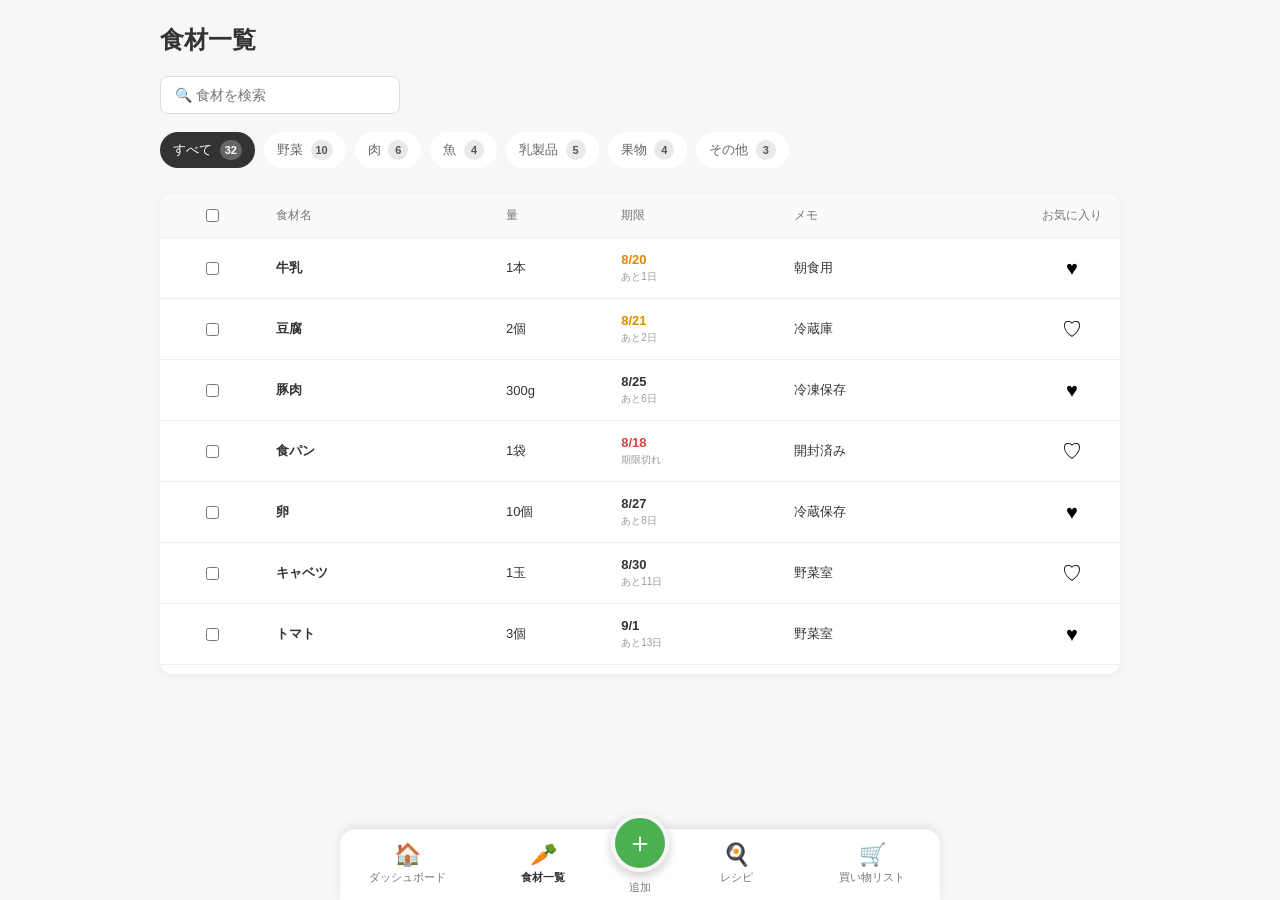
==== src/main/resources/templates/index.html @ da1f52c4 "fix(ui):ダッシュボード表示完了" ====
<!DOCTYPE html>
<html lang="ja">

<head>
    <meta charset="UTF-8">
    <meta name="viewport" content="width=device-width, initial-scale=1.0">

    <title>食材一覧</title>

    <style>

        * {
            box-sizing: border-box;
        }

        body {
            margin: 0;

            font-family:
                    Arial,
                    "Noto Sans JP",
                    sans-serif;

            background: #f7f7f7;

            color: #333;

            padding-bottom: 90px;
        }


        /* =========================================
           メイン
        ========================================= */

        .food-list-page {

            max-width: 1000px;

            margin: 0 auto;

            padding: 24px 20px;
        }


        .page-title {

            margin: 0 0 20px;

            font-size: 24px;
        }


        /* =========================================
           検索
        ========================================= */

        .search-box {

            width: 240px;

            margin-bottom: 18px;
        }


        .search-box input {

            width: 100%;

            height: 38px;

            padding: 0 14px;

            border: 1px solid #ddd;

            border-radius: 8px;

            background: #fff;

            font-size: 14px;

            outline: none;
        }


        .search-box input:focus {

            border-color: #999;
        }


        /* =========================================
           カテゴリー
        ========================================= */

        .category-tabs {

            display: flex;

            gap: 9px;

            overflow-x: auto;

            padding-bottom: 8px;

            margin-bottom: 18px;
        }


        .category-tab {

            flex: 0 0 auto;

            border: none;

            background: #fff;

            padding: 8px 13px;

            border-radius: 20px;

            font-size: 13px;

            color: #666;

            cursor: pointer;
        }


        .category-tab.active {

            background: #333;

            color: #fff;
        }


        .badge {

            display: inline-flex;

            align-items: center;

            justify-content: center;

            min-width: 20px;

            height: 20px;

            margin-left: 4px;

            padding: 0 5px;

            border-radius: 10px;

            background: #e9e9e9;

            color: #555;

            font-size: 11px;

            font-weight: bold;
        }


        .category-tab.active .badge {

            background: rgba(255, 255, 255, 0.25);

            color: #fff;
        }


        /* =========================================
           選択時操作バー
        ========================================= */

        .selection-toolbar {

            display: none;

            align-items: center;

            gap: 8px;

            background: #fff;

            padding: 10px 12px;

            margin-bottom: 8px;

            border-radius: 10px;

            box-shadow:
                    0 2px 8px rgba(0, 0, 0, 0.07);
        }


        .selection-toolbar.show {

            display: flex;
        }


        .selected-count {

            margin-right: auto;

            font-size: 13px;

            font-weight: bold;

            white-space: nowrap;
        }


        .toolbar-button {

            border: 1px solid #ddd;

            background: #fff;

            padding: 7px 11px;

            border-radius: 6px;

            font-size: 12px;

            cursor: pointer;

            white-space: nowrap;
        }


        .toolbar-button:hover {

            background: #f5f5f5;
        }


        .toolbar-button.danger {

            color: #d64545;

            border-color: #e8b5b5;
        }


        /* =========================================
           テーブル
        ========================================= */

        .table-wrapper {

            background: #fff;

            border-radius: 12px;

            overflow: hidden;

            box-shadow:
                    0 2px 8px rgba(0, 0, 0, 0.06);
        }


        .table-scroll {

            max-height: 480px;

            overflow-y: auto;

            overflow-x: hidden;
        }


        .food-table {

            width: 100%;

            table-layout: fixed;

            border-collapse: collapse;
        }


        /* =========================================
           テーブルヘッダー固定
        ========================================= */

        .food-table thead {

            position: sticky;

            top: 0;

            z-index: 10;

            background: #fafafa;
        }


        .food-table th {

            padding: 13px 10px;

            color: #777;

            font-size: 12px;

            font-weight: normal;

            text-align: left;

            border-bottom: 1px solid #eee;

            white-space: nowrap;
        }


        .food-table td {

            padding: 14px 10px;

            font-size: 13px;

            border-bottom: 1px solid #eee;

            vertical-align: middle;

            overflow: hidden;

            text-overflow: ellipsis;

            white-space: nowrap;
        }


        .food-table tbody tr:last-child td {

            border-bottom: none;
        }


        .food-table tbody tr.selected {

            background: #f8fbf8;
        }


        /* =========================================
           チェックボックス列
           ★ 今回修正
        ========================================= */

        .col-check {

            width: 42px;

            text-align: center !important;

            vertical-align: middle !important;
        }


        .col-check input[type="checkbox"] {

            display: block;

            margin: 0 auto;

            cursor: pointer;
        }


        /* =========================================
           カラム幅
        ========================================= */

        .col-name {

            width: 24%;
        }


        .col-quantity {

            width: 12%;
        }


        .col-expiration {

            width: 18%;
        }


        .col-memo {

            width: 25%;
        }


        .col-favorite {

            width: 10%;

            text-align: center !important;

            vertical-align: middle !important;
        }


        /* =========================================
           食材名
        ========================================= */

        .food-name {

            font-weight: bold;
        }


        /* =========================================
           期限
        ========================================= */

        .expiration-date {

            font-weight: bold;
        }


        .expiration-soon {

            color: #e08a00;
        }


        .expiration-expired {

            color: #d64545;
        }


        .remaining-days {

            display: block;

            margin-top: 3px;

            font-size: 10px;

            color: #999;
        }


        /* =========================================
           メモ
        ========================================= */

        .memo {

            overflow: hidden;

            text-overflow: ellipsis;

            white-space: nowrap;
        }


        /* =========================================
           お気に入り
           ★ ハートに変更
        ========================================= */

        .favorite-button {

            border: none;

            background: transparent;

            font-size: 20px;

            line-height: 1;

            cursor: pointer;

            padding: 2px;
        }


        /* =========================================
           モーダル
        ========================================= */

        .modal-overlay {

            display: none;

            position: fixed;

            inset: 0;

            z-index: 2000;

            background:
                    rgba(0, 0, 0, 0.45);

            align-items: center;

            justify-content: center;

            padding: 20px;
        }


        .modal-overlay.show {

            display: flex;
        }


        .edit-modal {

            width: 100%;

            max-width: 460px;

            background: #fff;

            border-radius: 16px;

            padding: 24px;

            box-shadow:
                    0 10px 40px rgba(0, 0, 0, 0.2);
        }


        .modal-header {

            display: flex;

            align-items: center;

            justify-content: space-between;

            margin-bottom: 20px;
        }


        .modal-title {

            margin: 0;

            font-size: 18px;
        }


        .modal-progress {

            display: block;

            margin-top: 4px;

            font-size: 12px;

            color: #888;
        }


        .modal-close {

            border: none;

            background: transparent;

            font-size: 22px;

            color: #777;

            cursor: pointer;
        }


        /* =========================================
           フォーム
        ========================================= */

        .form-group {

            margin-bottom: 16px;
        }


        .form-label {

            display: block;

            margin-bottom: 6px;

            font-size: 12px;

            color: #666;
        }


        .form-input {

            width: 100%;

            height: 40px;

            padding: 0 12px;

            border: 1px solid #ddd;

            border-radius: 8px;

            font-size: 14px;

            outline: none;
        }


        .form-textarea {

            width: 100%;

            min-height: 80px;

            padding: 10px 12px;

            border: 1px solid #ddd;

            border-radius: 8px;

            font-size: 14px;

            resize: vertical;

            outline: none;
        }


        .form-input:focus,
        .form-textarea:focus {

            border-color: #999;
        }


        /* =========================================
           モーダルボタン
        ========================================= */

        .modal-actions {

            display: flex;

            justify-content: flex-end;

            gap: 8px;

            margin-top: 22px;
        }


        .modal-button {

            padding: 9px 16px;

            border-radius: 8px;

            border: 1px solid #ddd;

            background: #fff;

            font-size: 13px;

            cursor: pointer;
        }


        .modal-button.primary {

            border-color: #4caf50;

            background: #4caf50;

            color: #fff;
        }


        /* =========================================
           下部ナビ
        ========================================= */

        .bottom-navigation {

            position: fixed;

            bottom: 0;

            left: 0;

            width: 100%;

            height: 72px;

            background: #fff;

            border-top: 1px solid #e5e5e5;

            display: flex;

            justify-content: space-around;

            align-items: center;

            z-index: 1000;
        }


        .nav-item {

            flex: 1;

            height: 100%;

            display: flex;

            flex-direction: column;

            justify-content: center;

            align-items: center;

            gap: 4px;

            text-decoration: none;

            color: #777;

            font-size: 11px;
        }


        .nav-icon {

            font-size: 22px;

            line-height: 1;
        }


        .nav-item.active {

            color: #333;

            font-weight: bold;
        }


        /* =========================================
           追加ボタン
        ========================================= */

        .nav-add {

            position: relative;

            top: -22px;

            width: 58px;

            height: 58px;

            border-radius: 50%;

            background: #4caf50;

            color: #fff;

            display: flex;

            align-items: center;

            justify-content: center;

            text-decoration: none;

            font-size: 28px;

            box-shadow:
                    0 4px 12px rgba(0, 0, 0, 0.2);

            border: 4px solid #f7f7f7;
        }


        .nav-add-label {

            position: absolute;

            top: 62px;

            color: #777;

            font-size: 11px;

            white-space: nowrap;
        }


        /* =========================================
           PC
        ========================================= */

        @media (min-width: 601px) {

            .bottom-navigation {

                max-width: 600px;

                left: 50%;

                transform: translateX(-50%);

                border-radius: 16px 16px 0 0;

                box-shadow:
                        0 -2px 10px rgba(0, 0, 0, 0.08);
            }
        }


        /* =========================================
           スマホ
        ========================================= */

        @media (max-width: 600px) {

            .food-list-page {

                padding:
                        20px 12px;
            }


            .page-title {

                font-size: 22px;
            }


            .search-box {

                width: 220px;
            }


            .table-scroll {

                max-height: 520px;
            }


            .food-table th,
            .food-table td {

                padding:
                        11px 5px;
            }


            .food-table th {

                font-size: 10px;
            }


            .food-table td {

                font-size: 11px;
            }


            .col-check {

                width: 32px;
            }


            .col-name {

                width: 23%;
            }


            .col-quantity {

                width: 11%;
            }


            .col-expiration {

                width: 17%;
            }


            .col-memo {

                width: 25%;
            }


            .col-favorite {

                width: 10%;
            }


            .selection-toolbar {

                gap: 4px;

                padding:
                        8px;
            }


            .toolbar-button {

                padding:
                        7px 7px;

                font-size: 10px;
            }
        }

    </style>

</head>


<body>


<main class="food-list-page">


    <!-- =========================================
         タイトル
    ========================================== -->

    <h1 class="page-title">
        食材一覧
    </h1>


    <!-- =========================================
         検索
    ========================================== -->

    <div class="search-box">

        <input
                type="text"
                placeholder="🔍 食材を検索">

    </div>


    <!-- =========================================
         カテゴリー
    ========================================== -->

    <div class="category-tabs">


        <button class="category-tab active">

            すべて

            <span class="badge">
                32
            </span>

        </button>


        <button class="category-tab">

            野菜

            <span class="badge">
                10
            </span>

        </button>


        <button class="category-tab">

            肉

            <span class="badge">
                6
            </span>

        </button>


        <button class="category-tab">

            魚

            <span class="badge">
                4
            </span>

        </button>


        <button class="category-tab">

            乳製品

            <span class="badge">
                5
            </span>

        </button>


        <button class="category-tab">

            果物

            <span class="badge">
                4
            </span>

        </button>


        <button class="category-tab">

            その他

            <span class="badge">
                3
            </span>

        </button>


    </div>


    <!-- =========================================
         選択時操作バー
    ========================================== -->

    <div
            id="selectionToolbar"
            class="selection-toolbar">


        <span
                id="selectedCount"
                class="selected-count">

            0件選択中

        </span>


        <button
                id="editSelectedButton"
                class="toolbar-button">

            編集

        </button>


        <button
                class="toolbar-button">

            買い物リストへ追加

        </button>


        <button
                class="toolbar-button">

            消費済み

        </button>


        <button
                class="toolbar-button danger">

            削除

        </button>


    </div>


    <!-- =========================================
         テーブル
    ========================================== -->

    <div class="table-wrapper">


        <div class="table-scroll">


            <table class="food-table">


                <thead>

                <tr>


                    <th class="col-check">

                        <input
                                type="checkbox"
                                id="selectAll">

                    </th>


                    <th class="col-name">
                        食材名
                    </th>


                    <th class="col-quantity">
                        量
                    </th>


                    <th class="col-expiration">
                        期限
                    </th>


                    <th class="col-memo">
                        メモ
                    </th>


                    <th class="col-favorite">
                        お気に入り
                    </th>


                </tr>

                </thead>


                <tbody>


                <tr>

                    <td class="col-check">

                        <input
                                type="checkbox"
                                class="row-check">

                    </td>


                    <td>
                            <span class="food-name">
                                牛乳
                            </span>
                    </td>


                    <td>
                        1本
                    </td>


                    <td>

                            <span
                                    class="expiration-date expiration-soon">

                                8/20

                            </span>

                        <span class="remaining-days">
                                あと1日
                            </span>

                    </td>


                    <td>

                        <div class="memo">
                            朝食用
                        </div>

                    </td>


                    <td class="col-favorite">

                        <button
                                class="favorite-button">

                            ♥

                        </button>

                    </td>

                </tr>


                <tr>

                    <td class="col-check">

                        <input
                                type="checkbox"
                                class="row-check">

                    </td>


                    <td>
                            <span class="food-name">
                                豆腐
                            </span>
                    </td>


                    <td>
                        2個
                    </td>


                    <td>

                            <span
                                    class="expiration-date expiration-soon">

                                8/21

                            </span>

                        <span class="remaining-days">
                                あと2日
                            </span>

                    </td>


                    <td>

                        <div class="memo">
                            冷蔵庫
                        </div>

                    </td>


                    <td class="col-favorite">

                        <button
                                class="favorite-button">

                            ♡

                        </button>

                    </td>

                </tr>


                <tr>

                    <td class="col-check">

                        <input
                                type="checkbox"
                                class="row-check">

                    </td>


                    <td>
                            <span class="food-name">
                                豚肉
                            </span>
                    </td>


                    <td>
                        300g
                    </td>


                    <td>

                            <span class="expiration-date">
                                8/25
                            </span>

                        <span class="remaining-days">
                                あと6日
                            </span>

                    </td>


                    <td>

                        <div class="memo">
                            冷凍保存
                        </div>

                    </td>


                    <td class="col-favorite">

                        <button
                                class="favorite-button">

                            ♥

                        </button>

                    </td>

                </tr>


                <tr>

                    <td class="col-check">

                        <input
                                type="checkbox"
                                class="row-check">

                    </td>


                    <td>
                            <span class="food-name">
                                食パン
                            </span>
                    </td>


                    <td>
                        1袋
                    </td>


                    <td>

                            <span
                                    class="expiration-date expiration-expired">

                                8/18

                            </span>

                        <span class="remaining-days">
                                期限切れ
                            </span>

                    </td>


                    <td>

                        <div class="memo">
                            開封済み
                        </div>

                    </td>


                    <td class="col-favorite">

                        <button
                                class="favorite-button">

                            ♡

                        </button>

                    </td>

                </tr>


                <tr>

                    <td class="col-check">

                        <input
                                type="checkbox"
                                class="row-check">

                    </td>


                    <td>
                            <span class="food-name">
                                卵
                            </span>
                    </td>


                    <td>
                        10個
                    </td>


                    <td>

                            <span class="expiration-date">
                                8/27
                            </span>

                        <span class="remaining-days">
                                あと8日
                            </span>

                    </td>


                    <td>

                        <div class="memo">
                            冷蔵保存
                        </div>

                    </td>


                    <td class="col-favorite">

                        <button
                                class="favorite-button">

                            ♥

                        </button>

                    </td>

                </tr>


                <tr>

                    <td class="col-check">

                        <input
                                type="checkbox"
                                class="row-check">

                    </td>


                    <td>
                            <span class="food-name">
                                キャベツ
                            </span>
                    </td>


                    <td>
                        1玉
                    </td>


                    <td>

                            <span class="expiration-date">
                                8/30
                            </span>

                        <span class="remaining-days">
                                あと11日
                            </span>

                    </td>


                    <td>

                        <div class="memo">
                            野菜室
                        </div>

                    </td>


                    <td class="col-favorite">

                        <button
                                class="favorite-button">

                            ♡

                        </button>

                    </td>

                </tr>


                <tr>

                    <td class="col-check">

                        <input
                                type="checkbox"
                                class="row-check">

                    </td>


                    <td>
                            <span class="food-name">
                                トマト
                            </span>
                    </td>


                    <td>
                        3個
                    </td>


                    <td>

                            <span class="expiration-date">
                                9/1
                            </span>

                        <span class="remaining-days">
                                あと13日
                            </span>

                    </td>


                    <td>

                        <div class="memo">
                            野菜室
                        </div>

                    </td>


                    <td class="col-favorite">

                        <button
                                class="favorite-button">

                            ♥

                        </button>

                    </td>

                </tr>


                <tr>

                    <td class="col-check">

                        <input
                                type="checkbox"
                                class="row-check">

                    </td>


                    <td>
                            <span class="food-name">
                                ヨーグルト
                            </span>
                    </td>


                    <td>
                        2個
                    </td>


                    <td>

                            <span class="expiration-date">
                                9/3
                            </span>

                        <span class="remaining-days">
                                あと15日
                            </span>

                    </td>


                    <td>

                        <div class="memo">
                            朝食用
                        </div>

                    </td>


                    <td class="col-favorite">

                        <button
                                class="favorite-button">

                            ♡

                        </button>

                    </td>

                </tr>


                </tbody>


            </table>


        </div>


    </div>


</main>


<!-- =========================================
     編集モーダル
========================================== -->

<div
        id="editModal"
        class="modal-overlay">


    <div class="edit-modal">


        <div class="modal-header">


            <div>

                <h2 class="modal-title">
                    食材を編集
                </h2>

                <span
                        id="modalProgress"
                        class="modal-progress">

                    1 / 1

                </span>

            </div>


            <button
                    id="closeModal"
                    class="modal-close">

                ×

            </button>


        </div>


        <div class="form-group">

            <label class="form-label">
                食材名
            </label>

            <input
                    id="editFoodName"
                    class="form-input"
                    type="text">

        </div>


        <div class="form-group">

            <label class="form-label">
                量
            </label>

            <input
                    id="editQuantity"
                    class="form-input"
                    type="text">

        </div>


        <div class="form-group">

            <label class="form-label">
                期限
            </label>

            <input
                    id="editExpiration"
                    class="form-input"
                    type="date">

        </div>


        <div class="form-group">

            <label class="form-label">
                メモ
            </label>

            <textarea
                    id="editMemo"
                    class="form-textarea"></textarea>

        </div>


        <div class="modal-actions">


            <button
                    id="saveNextButton"
                    class="modal-button primary">

                保存して次へ

            </button>


        </div>


    </div>

</div>


<!-- =========================================
     下部ナビ
========================================== -->

<nav class="bottom-navigation">


    <a href="#" class="nav-item">

        <span class="nav-icon">
            🏠
        </span>

        <span>
            ダッシュボード
        </span>

    </a>


    <a href="#" class="nav-item active">

        <span class="nav-icon">
            🥕
        </span>

        <span>
            食材一覧
        </span>

    </a>


    <a href="#" class="nav-add">

        ＋

        <span class="nav-add-label">
            追加
        </span>

    </a>


    <a href="#" class="nav-item">

        <span class="nav-icon">
            🍳
        </span>

        <span>
            レシピ
        </span>

    </a>


    <a href="#" class="nav-item">

        <span class="nav-icon">
            🛒
        </span>

        <span>
            買い物リスト
        </span>

    </a>


</nav>


<script>


    /* =========================================
       要素取得
    ========================================= */

    const selectAll =
        document.getElementById("selectAll");


    const rowChecks =
        document.querySelectorAll(".row-check");


    const selectionToolbar =
        document.getElementById("selectionToolbar");


    const selectedCount =
        document.getElementById("selectedCount");


    const editSelectedButton =
        document.getElementById("editSelectedButton");


    const editModal =
        document.getElementById("editModal");


    const closeModal =
        document.getElementById("closeModal");


    const saveNextButton =
        document.getElementById("saveNextButton");


    const modalProgress =
        document.getElementById("modalProgress");


    const editFoodName =
        document.getElementById("editFoodName");


    const editQuantity =
        document.getElementById("editQuantity");


    const editMemo =
        document.getElementById("editMemo");


    let editingItems = [];

    let editingIndex = 0;


    /* =========================================
       選択状態更新
    ========================================= */

    function updateSelection() {


        const selected =
            document.querySelectorAll(
                ".row-check:checked"
            );


        const count =
            selected.length;


        rowChecks.forEach(check => {

            const row =
                check.closest("tr");

            row.classList.toggle(
                "selected",
                check.checked
            );

        });


        if (count > 0) {

            selectionToolbar.classList.add(
                "show"
            );

            selectedCount.textContent =
                count + "件選択中";

        } else {

            selectionToolbar.classList.remove(
                "show"
            );

        }


        selectAll.checked =
            rowChecks.length > 0 &&
            Array.from(rowChecks)
                .every(
                    checkbox =>
                        checkbox.checked
                );

    }


    /* =========================================
       全選択
    ========================================= */

    selectAll.addEventListener(
        "change",
        function () {

            rowChecks.forEach(
                checkbox => {

                    checkbox.checked =
                        selectAll.checked;

                }
            );

            updateSelection();

        }
    );


    /* =========================================
       個別選択
    ========================================= */

    rowChecks.forEach(
        checkbox => {

            checkbox.addEventListener(
                "change",
                updateSelection
            );

        }
    );


    /* =========================================
       編集開始
    ========================================= */

    editSelectedButton.addEventListener(
        "click",
        function () {


            const selectedRows =
                Array.from(
                    document.querySelectorAll(
                        ".row-check:checked"
                    )
                );


            if (
                selectedRows.length === 0
            ) {

                return;

            }


            editingItems =
                selectedRows.map(
                    checkbox => {

                        const row =
                            checkbox.closest(
                                "tr"
                            );


                        return {

                            name:
                                row
                                    .querySelector(
                                        ".food-name"
                                    )
                                    .textContent
                                    .trim(),

                            quantity:
                                row.cells[2]
                                    .textContent
                                    .trim(),

                            memo:
                                row
                                    .querySelector(
                                        ".memo"
                                    )
                                    .textContent
                                    .trim(),

                            row:
                            row

                        };

                    }
                );


            editingIndex = 0;


            showEditItem();

        }
    );


    /* =========================================
       編集画面表示
    ========================================= */

    function showEditItem() {


        const item =
            editingItems[
                editingIndex
                ];


        modalProgress.textContent =
            (editingIndex + 1)
            + " / "
            + editingItems.length;


        editFoodName.value =
            item.name;


        editQuantity.value =
            item.quantity;


        editMemo.value =
            item.memo;


        if (
            editingIndex
            ===
            editingItems.length - 1
        ) {

            saveNextButton.textContent =
                "保存して完了";

        } else {

            saveNextButton.textContent =
                "保存して次へ";

        }


        editModal.classList.add(
            "show"
        );

    }


    /* =========================================
       保存
    ========================================= */

    saveNextButton.addEventListener(
        "click",
        function () {


            const item =
                editingItems[
                    editingIndex
                    ];


            item.row
                .querySelector(
                    ".food-name"
                )
                .textContent =
                editFoodName.value;


            item.row.cells[2]
                .textContent =
                editQuantity.value;


            item.row
                .querySelector(
                    ".memo"
                )
                .textContent =
                editMemo.value;


            if (
                editingIndex
                <
                editingItems.length - 1
            ) {

                editingIndex++;

                showEditItem();

            } else {

                closeEditModal();

            }

        }
    );


    /* =========================================
       モーダルを閉じる
    ========================================= */

    closeModal.addEventListener(
        "click",
        closeEditModal
    );


    function closeEditModal() {

        editModal.classList.remove(
            "show"
        );

    }


</script>


</body>

</html>
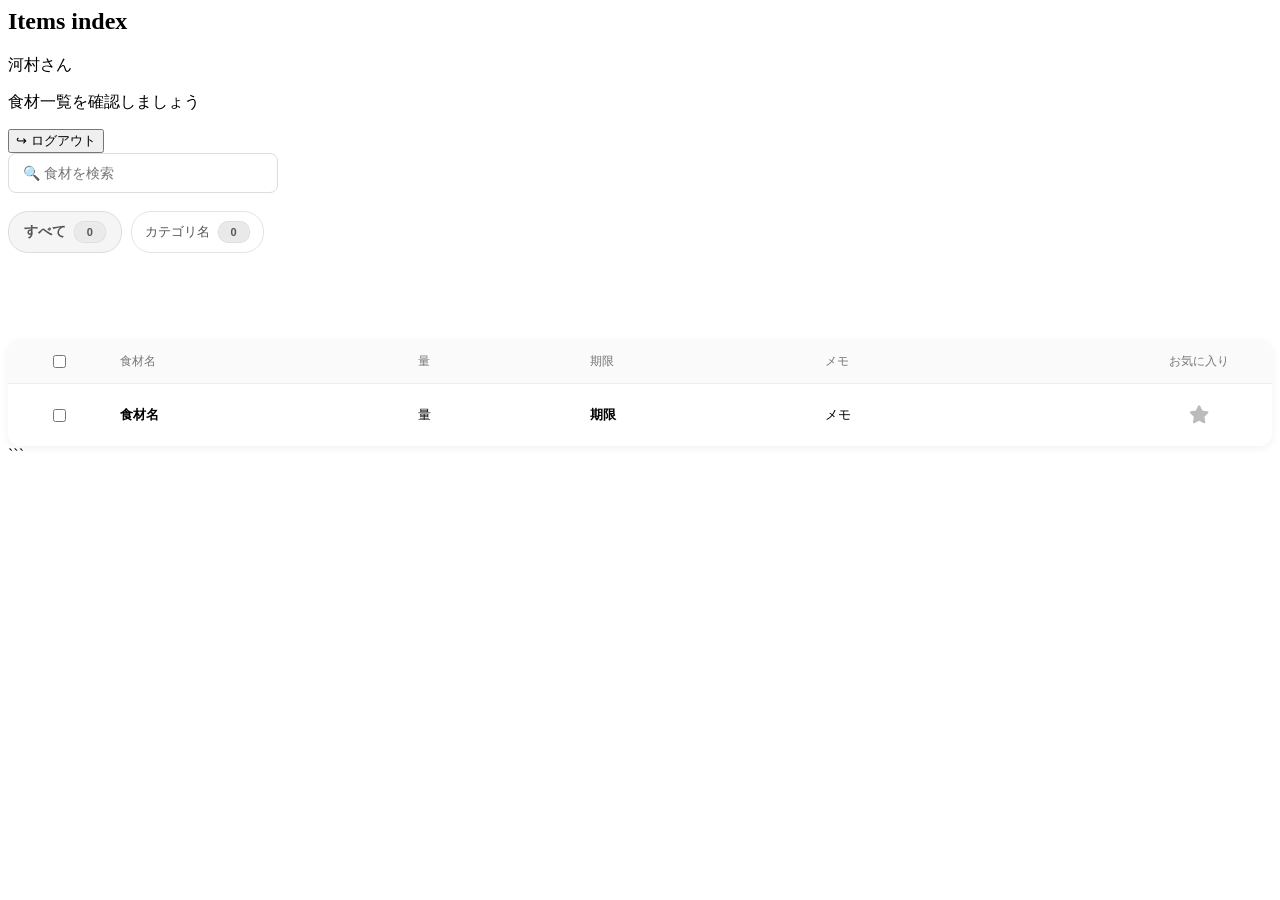
==== commit b5f47acc: "2026-8-28(残実装) :食材一覧画面の各モーダル処理、レシピ画面表示" ====
--- a/src/main/resources/templates/index.html
+++ b/src/main/resources/templates/index.html
@@ -1,2212 +1,1335 @@
 <!DOCTYPE html>
-<html lang="ja">
+<html lang="ja" xmlns:th="http://www.thymeleaf.org">
 
 <head>
     <meta charset="UTF-8">
     <meta name="viewport" content="width=device-width, initial-scale=1.0">
-
     <title>食材一覧</title>
 
+    <!-- Font Awesome -->
+    <link rel="stylesheet"
+          href="https://cdnjs.cloudflare.com/ajax/libs/font-awesome/6.5.2/css/all.min.css">
+
+    <!-- 共通CSS -->
+    <link rel="stylesheet" th:href="@{/css/style.css}">
+
+    <!-- 共通ページCSS -->
+    <link rel="stylesheet" th:href="@{/css/common-page.css}">
+
+    <!-- 下部ナビゲーションCSS -->
+    <link rel="stylesheet" th:href="@{/css/bottom-navigation.css}">
+
+    <!-- カテゴリー用共通CSS -->
+    <link rel="stylesheet" th:href="@{/css/category.css}">
+
     <style>
-
-        * {
-            box-sizing: border-box;
-        }
-
-        body {
+        /* =========================================
+           食材一覧ページ
+        ========================================= */
+
+        .food-list-page {
+            max-width: 1000px;
+            margin: 0 auto;
+            padding: 24px 20px;
+        }
+
+        .page-title {
+            margin: 0 0 20px;
+            font-size: 24px;
+        }
+
+        /* =========================================
+           検索
+        ========================================= */
+
+        .search-box {
+            width: 240px;
+            margin-bottom: 18px;
+        }
+
+        .search-box input {
+            width: 100%;
+            height: 38px;
+            padding: 0 14px;
+            border: 1px solid #ddd;
+            border-radius: 8px;
+            background: #fff;
+            font-size: 14px;
+            outline: none;
+        }
+
+        .search-box input:focus {
+            border-color: #999;
+        }
+
+        /* =========================================
+           カテゴリタブ
+        ========================================= */
+
+        /* =========================================
+   カテゴリタブ
+========================================= */
+
+        .category-tabs {
+            display: flex;
+            gap: 9px;
+            overflow-x: auto;
+            padding-bottom: 8px;
+            margin-bottom: 18px;
+            white-space: nowrap;
+            scrollbar-width: thin;
+        }
+
+        .category-tab {
+            --tab-bg: #ffffff;
+            --tab-border: #e5e5e5;
+            --tab-text: #555555;
+            --badge-bg: #e9e9e9;
+            --badge-border: rgba(0, 0, 0, 0.05);
+            --badge-text: #555555;
+
+            flex: 0 0 auto;
+            border: 1px solid var(--tab-border);
+            background: var(--tab-bg);
+            padding: 8px 13px;
+            border-radius: 20px;
+            font-size: 13px;
+            color: var(--tab-text);
+            cursor: pointer;
+            transition: background-color 0.15s, border-color 0.15s;
+        }
+
+        .category-tab:hover {
+            filter: brightness(0.97);
+        }
+
+        .category-tab.active {
+            font-weight: bold;
+        }
+
+        .category-tab.category-vegetable {
+            --tab-bg: #e9f5eb;
+            --tab-border: #bcd9bf;
+            --badge-bg: #cfead5;
+            --badge-border: rgba(64, 125, 77, 0.12);
+            --badge-text: #4d7e55;
+        }
+
+        .category-tab.category-meat {
+            --tab-bg: #fbeaea;
+            --tab-border: #efbcbc;
+            --badge-bg: #f5d4d4;
+            --badge-border: rgba(185, 88, 88, 0.12);
+            --badge-text: #8a3d3d;
+        }
+
+        .category-tab.category-fish {
+            --tab-bg: #eaf2fb;
+            --tab-border: #bdd4ee;
+            --badge-bg: #cfe0ff;
+            --badge-border: rgba(43, 102, 194, 0.15);
+            --badge-text: #2d5da8;
+        }
+
+        .category-tab.category-seasoning {
+            --tab-bg: #f7eee6;
+            --tab-border: #dec7b1;
+            --badge-bg: #f0d9c0;
+            --badge-border: rgba(152, 103, 52, 0.12);
+            --badge-text: #7c5430;
+        }
+
+        .category-tab.category-leftover {
+            --tab-bg: #f1eafa;
+            --tab-border: #d2bfe6;
+            --badge-bg: #e0d1fa;
+            --badge-border: rgba(123, 90, 186, 0.12);
+            --badge-text: #5b3e92;
+        }
+
+        .category-tab.category-drink {
+            --tab-bg: #eaf4fb;
+            --tab-border: #bed9eb;
+            --badge-bg: #d4ebff;
+            --badge-border: rgba(52, 110, 170, 0.12);
+            --badge-text: #2b5e8d;
+        }
+
+        .category-tab.category-preserved {
+            --tab-bg: #fcf4df;
+            --tab-border: #ead39a;
+            --badge-bg: #f3df9a;
+            --badge-border: rgba(166, 122, 26, 0.12);
+            --badge-text: #7a5d1d;
+        }
+
+        .category-tab.category-other {
+            --tab-bg: #f1f1f1;
+            --tab-border: #d5d5d5;
+            --badge-bg: #dfe3e6;
+            --badge-border: rgba(86, 86, 86, 0.12);
+            --badge-text: #4d4d4d;
+        }
+
+        .category-tab.all-category {
+            --tab-bg: #f5f5f5;
+            --tab-border: #dcdcdc;
+            --badge-bg: #eaeaea;
+            --badge-border: rgba(0, 0, 0, 0.05);
+            --badge-text: #555555;
+            padding: 9px 15px;
+            font-size: 14px;
+            color: #555;
+        }
+
+        .badge {
+            display: inline-flex;
+            align-items: center;
+            justify-content: center;
+            min-width: 20px;
+            height: 20px;
+            margin-left: 4px;
+            padding: 0 5px;
+            border-radius: 10px;
+            background: var(--badge-bg, #e9e9e9);
+            color: var(--badge-text, #555);
+            border: 1px solid var(--badge-border, rgba(0, 0, 0, 0.05));
+            box-shadow: inset 0 0 0 1px rgba(255, 255, 255, 0.15);
+            font-size: 11px;
+            font-weight: bold;
+        }
+
+        .category-tab.active .badge {
+            background: var(--badge-bg, rgba(0, 0, 0, 0.08));
+        }
+
+        /* =========================================
+           選択時操作バー
+        ========================================= */
+
+        .selection-toolbar {
+            display: flex;
+            visibility: hidden;
+            align-items: center;
+            gap: 8px;
+            background: #fff;
+            padding: 10px 12px;
+            margin-bottom: 8px;
+            border-radius: 10px;
+            box-shadow: 0 2px 8px rgba(0, 0, 0, 0.07);
+        }
+
+        .selection-toolbar.show {
+            visibility: visible;
+        }
+
+        .selected-count {
+            margin-right: auto;
+            font-size: 13px;
+            font-weight: bold;
+            white-space: nowrap;
+        }
+
+        .toolbar-button {
+            border: 1px solid #ddd;
+            background: #fff;
+            padding: 7px 11px;
+            border-radius: 6px;
+            font-size: 12px;
+            cursor: pointer;
+            white-space: nowrap;
+        }
+
+        .toolbar-button:hover {
+            background: #f5f5f5;
+        }
+
+        .toolbar-button.danger {
+            color: #d64545;
+            border-color: #e8b5b5;
+        }
+
+        /* =========================================
+           テーブル
+        ========================================= */
+
+        .table-wrapper {
+            background: #fff;
+            border-radius: 12px;
+            overflow: hidden;
+            box-shadow: 0 2px 8px rgba(0, 0, 0, 0.06);
+        }
+
+        .table-scroll {
+            max-height: 480px;
+            overflow-y: auto;
+            overflow-x: hidden;
+        }
+
+        .food-table {
+            width: 100%;
+            table-layout: fixed;
+            border-collapse: collapse;
+        }
+
+        .food-table thead {
+            position: sticky;
+            top: 0;
+            z-index: 10;
+            background: #fafafa;
+        }
+
+        .food-table th {
+            padding: 13px 10px;
+            color: #777;
+            font-size: 12px;
+            font-weight: normal;
+            text-align: left;
+            border-bottom: 1px solid #eee;
+            white-space: nowrap;
+        }
+
+        .food-table td {
+            padding: 14px 10px;
+            font-size: 13px;
+            border-bottom: 1px solid #eee;
+            vertical-align: middle;
+            overflow: hidden;
+            text-overflow: ellipsis;
+            white-space: nowrap;
+        }
+
+        .food-table tbody tr:last-child td {
+            border-bottom: none;
+        }
+
+        .food-row {
+            cursor: pointer;
+            transition: background-color 0.1s;
+        }
+
+        .food-row:hover {
+            background: #fafafa;
+        }
+
+        .food-row.selected {
+            background: #f8fbf8;
+        }
+
+        /* =========================================
+           カラム幅
+        ========================================= */
+
+        .col-check {
+            width: 42px;
+            text-align: center !important;
+            vertical-align: middle !important;
+        }
+
+        .col-name {
+            width: 22%;
+        }
+
+        .col-category {
+            width: 14%;
+        }
+
+        .col-quantity {
+            width: 12%;
+        }
+
+        .col-expiration {
+            width: 17%;
+        }
+
+        .col-memo {
+            width: 23%;
+        }
+
+        .col-favorite {
+            width: 10%;
+            text-align: center !important;
+            vertical-align: middle !important;
+        }
+
+        .col-check input[type="checkbox"] {
+            display: block;
+            margin: 0 auto;
+            cursor: pointer;
+        }
+
+        /* =========================================
+           食材名
+        ========================================= */
+
+        .food-name {
+            font-weight: bold;
+        }
+
+        /* =========================================
+           カテゴリ表示
+        ========================================= */
+
+        .food-category {
+            font-size: 12px;
+            font-weight: bold;
+        }
+
+        .food-category.category-vegetable {
+            color: #3f8f4f;
+        }
+
+        .food-category.category-meat {
+            color: #d84b4b;
+        }
+
+        .food-category.category-fish {
+            color: #3f7fc4;
+        }
+
+        .food-category.category-seasoning {
+            color: #9a6a3a;
+        }
+
+        .food-category.category-leftover {
+            color: #8a5fb5;
+        }
+
+        .food-category.category-drink {
+            color: #4f8fc4;
+        }
+
+        .food-category.category-preserved {
+            color: #c18a16;
+        }
+
+        .food-category.category-other {
+            color: #777777;
+        }
+
+        /* =========================================
+           期限
+        ========================================= */
+
+        .expiration-date {
+            font-weight: bold;
+        }
+
+        .expiration-soon {
+            color: #e08a00;
+        }
+
+        .expiration-expired {
+            color: #d64545;
+        }
+
+        /* =========================================
+           メモ
+        ========================================= */
+
+        .memo {
+            overflow: hidden;
+            text-overflow: ellipsis;
+            white-space: nowrap;
+        }
+
+        /* =========================================
+           お気に入り
+        ========================================= */
+
+        .favorite-button {
+            width: 34px;
+            height: 34px;
+            display: inline-flex;
+            align-items: center;
+            justify-content: center;
+            border: none;
+            background: transparent;
+            border-radius: 50%;
+            cursor: pointer;
+            font-size: 18px;
+            color: #bbb;
+            transition: color 0.15s, background-color 0.15s, transform 0.15s;
+        }
+
+        .favorite-button:hover {
+            background: #f5f5f5;
+        }
+
+        .favorite-button.active {
+            color: #e5ad21;
+        }
+
+        .favorite-button.loading {
+            opacity: 0.5;
+            pointer-events: none;
+        }
+
+        .favorite-button:active {
+            transform: scale(0.9);
+        }
+
+        .favorite-button.loading i {
+            animation: favorite-loading 0.7s linear infinite;
+        }
+
+        @keyframes favorite-loading {
+            from {
+                transform: rotate(0deg);
+            }
+
+            to {
+                transform: rotate(360deg);
+            }
+        }
+
+        /* =========================================
+           モーダル
+        ========================================= */
+
+        .modal-overlay {
+            display: none;
+            position: fixed;
+            inset: 0;
+            z-index: 2000;
+            background: rgba(0, 0, 0, 0.45);
+            align-items: center;
+            justify-content: center;
+            padding: 20px;
+        }
+
+        .modal-overlay.show {
+            display: flex;
+        }
+
+        .edit-modal {
+            width: 100%;
+            max-width: 460px;
+            background: #fff;
+            border-radius: 16px;
+            padding: 24px;
+            box-shadow: 0 10px 40px rgba(0, 0, 0, 0.2);
+        }
+
+        .modal-header {
+            display: flex;
+            align-items: center;
+            justify-content: space-between;
+            margin-bottom: 20px;
+        }
+
+        .modal-title {
             margin: 0;
-
-            font-family:
-                    Arial,
-                    "Noto Sans JP",
-                    sans-serif;
-
-            background: #f7f7f7;
-
-            color: #333;
-
-            padding-bottom: 90px;
-        }
-
-
-        /* =========================================
-           メイン
-        ========================================= */
-
-        .food-list-page {
-
-            max-width: 1000px;
-
-            margin: 0 auto;
-
-            padding: 24px 20px;
-        }
-
-
-        .page-title {
-
-            margin: 0 0 20px;
-
-            font-size: 24px;
-        }
-
-
-        /* =========================================
-           検索
-        ========================================= */
-
-        .search-box {
-
-            width: 240px;
-
-            margin-bottom: 18px;
-        }
-
-
-        .search-box input {
-
+            font-size: 18px;
+        }
+
+        .modal-progress {
+            display: block;
+            margin-top: 4px;
+            font-size: 12px;
+            color: #888;
+        }
+
+        .modal-close {
+            border: none;
+            background: transparent;
+            font-size: 22px;
+            color: #777;
+            cursor: pointer;
+        }
+
+        /* =========================================
+           フォーム
+        ========================================= */
+
+        .form-group {
+            margin-bottom: 16px;
+        }
+
+        .form-label {
+            display: block;
+            margin-bottom: 6px;
+            font-size: 12px;
+            color: #666;
+        }
+
+        .form-input {
             width: 100%;
-
-            height: 38px;
-
-            padding: 0 14px;
-
+            height: 40px;
+            padding: 0 12px;
             border: 1px solid #ddd;
-
             border-radius: 8px;
-
-            background: #fff;
-
             font-size: 14px;
-
             outline: none;
         }
 
-
-        .search-box input:focus {
-
-            border-color: #999;
-        }
-
-
-        /* =========================================
-           カテゴリー
-        ========================================= */
-
-        .category-tabs {
-
-            display: flex;
-
-            gap: 9px;
-
-            overflow-x: auto;
-
-            padding-bottom: 8px;
-
-            margin-bottom: 18px;
-        }
-
-
-        .category-tab {
-
-            flex: 0 0 auto;
-
-            border: none;
-
-            background: #fff;
-
-            padding: 8px 13px;
-
-            border-radius: 20px;
-
-            font-size: 13px;
-
-            color: #666;
-
-            cursor: pointer;
-        }
-
-
-        .category-tab.active {
-
-            background: #333;
-
-            color: #fff;
-        }
-
-
-        .badge {
-
-            display: inline-flex;
-
-            align-items: center;
-
-            justify-content: center;
-
-            min-width: 20px;
-
-            height: 20px;
-
-            margin-left: 4px;
-
-            padding: 0 5px;
-
-            border-radius: 10px;
-
-            background: #e9e9e9;
-
-            color: #555;
-
-            font-size: 11px;
-
-            font-weight: bold;
-        }
-
-
-        .category-tab.active .badge {
-
-            background: rgba(255, 255, 255, 0.25);
-
-            color: #fff;
-        }
-
-
-        /* =========================================
-           選択時操作バー
-        ========================================= */
-
-        .selection-toolbar {
-
-            display: none;
-
-            align-items: center;
-
-            gap: 8px;
-
-            background: #fff;
-
+        .form-textarea {
+            width: 100%;
+            min-height: 80px;
             padding: 10px 12px;
-
-            margin-bottom: 8px;
-
-            border-radius: 10px;
-
-            box-shadow:
-                    0 2px 8px rgba(0, 0, 0, 0.07);
-        }
-
-
-        .selection-toolbar.show {
-
-            display: flex;
-        }
-
-
-        .selected-count {
-
-            margin-right: auto;
-
-            font-size: 13px;
-
-            font-weight: bold;
-
-            white-space: nowrap;
-        }
-
-
-        .toolbar-button {
-
             border: 1px solid #ddd;
-
-            background: #fff;
-
-            padding: 7px 11px;
-
-            border-radius: 6px;
-
-            font-size: 12px;
-
-            cursor: pointer;
-
-            white-space: nowrap;
-        }
-
-
-        .toolbar-button:hover {
-
-            background: #f5f5f5;
-        }
-
-
-        .toolbar-button.danger {
-
-            color: #d64545;
-
-            border-color: #e8b5b5;
-        }
-
-
-        /* =========================================
-           テーブル
-        ========================================= */
-
-        .table-wrapper {
-
-            background: #fff;
-
-            border-radius: 12px;
-
-            overflow: hidden;
-
-            box-shadow:
-                    0 2px 8px rgba(0, 0, 0, 0.06);
-        }
-
-
-        .table-scroll {
-
-            max-height: 480px;
-
-            overflow-y: auto;
-
-            overflow-x: hidden;
-        }
-
-
-        .food-table {
-
-            width: 100%;
-
-            table-layout: fixed;
-
-            border-collapse: collapse;
-        }
-
-
-        /* =========================================
-           テーブルヘッダー固定
-        ========================================= */
-
-        .food-table thead {
-
-            position: sticky;
-
-            top: 0;
-
-            z-index: 10;
-
-            background: #fafafa;
-        }
-
-
-        .food-table th {
-
-            padding: 13px 10px;
-
-            color: #777;
-
-            font-size: 12px;
-
-            font-weight: normal;
-
-            text-align: left;
-
-            border-bottom: 1px solid #eee;
-
-            white-space: nowrap;
-        }
-
-
-        .food-table td {
-
-            padding: 14px 10px;
-
-            font-size: 13px;
-
-            border-bottom: 1px solid #eee;
-
-            vertical-align: middle;
-
-            overflow: hidden;
-
-            text-overflow: ellipsis;
-
-            white-space: nowrap;
-        }
-
-
-        .food-table tbody tr:last-child td {
-
-            border-bottom: none;
-        }
-
-
-        .food-table tbody tr.selected {
-
-            background: #f8fbf8;
-        }
-
-
-        /* =========================================
-           チェックボックス列
-           ★ 今回修正
-        ========================================= */
-
-        .col-check {
-
-            width: 42px;
-
-            text-align: center !important;
-
-            vertical-align: middle !important;
-        }
-
-
-        .col-check input[type="checkbox"] {
-
-            display: block;
-
-            margin: 0 auto;
-
-            cursor: pointer;
-        }
-
-
-        /* =========================================
-           カラム幅
-        ========================================= */
-
-        .col-name {
-
-            width: 24%;
-        }
-
-
-        .col-quantity {
-
-            width: 12%;
-        }
-
-
-        .col-expiration {
-
-            width: 18%;
-        }
-
-
-        .col-memo {
-
-            width: 25%;
-        }
-
-
-        .col-favorite {
-
-            width: 10%;
-
-            text-align: center !important;
-
-            vertical-align: middle !important;
-        }
-
-
-        /* =========================================
-           食材名
-        ========================================= */
-
-        .food-name {
-
-            font-weight: bold;
-        }
-
-
-        /* =========================================
-           期限
-        ========================================= */
-
-        .expiration-date {
-
-            font-weight: bold;
-        }
-
-
-        .expiration-soon {
-
-            color: #e08a00;
-        }
-
-
-        .expiration-expired {
-
-            color: #d64545;
-        }
-
-
-        .remaining-days {
-
-            display: block;
-
-            margin-top: 3px;
-
-            font-size: 10px;
-
-            color: #999;
-        }
-
-
-        /* =========================================
-           メモ
-        ========================================= */
-
-        .memo {
-
-            overflow: hidden;
-
-            text-overflow: ellipsis;
-
-            white-space: nowrap;
-        }
-
-
-        /* =========================================
-           お気に入り
-           ★ ハートに変更
-        ========================================= */
-
-        .favorite-button {
-
-            border: none;
-
-            background: transparent;
-
-            font-size: 20px;
-
-            line-height: 1;
-
-            cursor: pointer;
-
-            padding: 2px;
-        }
-
-
-        /* =========================================
-           モーダル
-        ========================================= */
-
-        .modal-overlay {
-
-            display: none;
-
-            position: fixed;
-
-            inset: 0;
-
-            z-index: 2000;
-
-            background:
-                    rgba(0, 0, 0, 0.45);
-
-            align-items: center;
-
-            justify-content: center;
-
-            padding: 20px;
-        }
-
-
-        .modal-overlay.show {
-
-            display: flex;
-        }
-
-
-        .edit-modal {
-
-            width: 100%;
-
-            max-width: 460px;
-
-            background: #fff;
-
-            border-radius: 16px;
-
-            padding: 24px;
-
-            box-shadow:
-                    0 10px 40px rgba(0, 0, 0, 0.2);
-        }
-
-
-        .modal-header {
-
-            display: flex;
-
-            align-items: center;
-
-            justify-content: space-between;
-
-            margin-bottom: 20px;
-        }
-
-
-        .modal-title {
-
-            margin: 0;
-
-            font-size: 18px;
-        }
-
-
-        .modal-progress {
-
-            display: block;
-
-            margin-top: 4px;
-
-            font-size: 12px;
-
-            color: #888;
-        }
-
-
-        .modal-close {
-
-            border: none;
-
-            background: transparent;
-
-            font-size: 22px;
-
-            color: #777;
-
-            cursor: pointer;
-        }
-
-
-        /* =========================================
-           フォーム
-        ========================================= */
-
-        .form-group {
-
-            margin-bottom: 16px;
-        }
-
-
-        .form-label {
-
-            display: block;
-
-            margin-bottom: 6px;
-
-            font-size: 12px;
-
-            color: #666;
-        }
-
-
-        .form-input {
-
-            width: 100%;
-
-            height: 40px;
-
-            padding: 0 12px;
-
-            border: 1px solid #ddd;
-
             border-radius: 8px;
-
             font-size: 14px;
-
+            resize: vertical;
             outline: none;
         }
-
-
-        .form-textarea {
-
-            width: 100%;
-
-            min-height: 80px;
-
-            padding: 10px 12px;
-
-            border: 1px solid #ddd;
-
-            border-radius: 8px;
-
-            font-size: 14px;
-
-            resize: vertical;
-
-            outline: none;
-        }
-
 
         .form-input:focus,
         .form-textarea:focus {
-
             border-color: #999;
         }
 
-
         /* =========================================
            モーダルボタン
         ========================================= */
 
         .modal-actions {
-
             display: flex;
-
             justify-content: flex-end;
-
             gap: 8px;
-
             margin-top: 22px;
         }
 
-
         .modal-button {
-
             padding: 9px 16px;
-
             border-radius: 8px;
-
             border: 1px solid #ddd;
-
             background: #fff;
-
             font-size: 13px;
-
             cursor: pointer;
         }
 
-
         .modal-button.primary {
-
             border-color: #4caf50;
-
             background: #4caf50;
-
             color: #fff;
         }
 
-
-        /* =========================================
-           下部ナビ
-        ========================================= */
-
-        .bottom-navigation {
-
-            position: fixed;
-
-            bottom: 0;
-
-            left: 0;
-
-            width: 100%;
-
-            height: 72px;
-
-            background: #fff;
-
-            border-top: 1px solid #e5e5e5;
-
-            display: flex;
-
-            justify-content: space-around;
-
-            align-items: center;
-
-            z-index: 1000;
-        }
-
-
-        .nav-item {
-
-            flex: 1;
-
-            height: 100%;
-
-            display: flex;
-
-            flex-direction: column;
-
-            justify-content: center;
-
-            align-items: center;
-
-            gap: 4px;
-
-            text-decoration: none;
-
-            color: #777;
-
-            font-size: 11px;
-        }
-
-
-        .nav-icon {
-
-            font-size: 22px;
-
-            line-height: 1;
-        }
-
-
-        .nav-item.active {
-
-            color: #333;
-
-            font-weight: bold;
-        }
-
-
-        /* =========================================
-           追加ボタン
-        ========================================= */
-
-        .nav-add {
-
-            position: relative;
-
-            top: -22px;
-
-            width: 58px;
-
-            height: 58px;
-
-            border-radius: 50%;
-
-            background: #4caf50;
-
-            color: #fff;
-
-            display: flex;
-
-            align-items: center;
-
-            justify-content: center;
-
-            text-decoration: none;
-
-            font-size: 28px;
-
-            box-shadow:
-                    0 4px 12px rgba(0, 0, 0, 0.2);
-
-            border: 4px solid #f7f7f7;
-        }
-
-
-        .nav-add-label {
-
-            position: absolute;
-
-            top: 62px;
-
-            color: #777;
-
-            font-size: 11px;
-
-            white-space: nowrap;
-        }
-
-
-        /* =========================================
-           PC
-        ========================================= */
-
-        @media (min-width: 601px) {
-
-            .bottom-navigation {
-
-                max-width: 600px;
-
-                left: 50%;
-
-                transform: translateX(-50%);
-
-                border-radius: 16px 16px 0 0;
-
-                box-shadow:
-                        0 -2px 10px rgba(0, 0, 0, 0.08);
-            }
-        }
-
-
         /* =========================================
            スマホ
         ========================================= */
 
         @media (max-width: 600px) {
-
             .food-list-page {
-
-                padding:
-                        20px 12px;
-            }
-
+                padding: 20px 12px;
+            }
 
             .page-title {
-
                 font-size: 22px;
             }
 
-
             .search-box {
-
                 width: 220px;
             }
 
-
             .table-scroll {
-
                 max-height: 520px;
             }
-
 
             .food-table th,
             .food-table td {
-
-                padding:
-                        11px 5px;
-            }
-
+                padding: 11px 5px;
+            }
 
             .food-table th {
-
                 font-size: 10px;
             }
 
-
             .food-table td {
-
                 font-size: 11px;
             }
 
-
             .col-check {
-
                 width: 32px;
             }
 
-
             .col-name {
-
                 width: 23%;
             }
 
+            .col-category {
+                width: 14%;
+            }
 
             .col-quantity {
-
                 width: 11%;
             }
 
-
             .col-expiration {
-
                 width: 17%;
             }
 
-
             .col-memo {
-
-                width: 25%;
-            }
-
+                width: 23%;
+            }
 
             .col-favorite {
-
                 width: 10%;
             }
 
-
             .selection-toolbar {
-
                 gap: 4px;
-
-                padding:
-                        8px;
-            }
-
+                padding: 8px;
+            }
 
             .toolbar-button {
-
-                padding:
-                        7px 7px;
-
+                padding: 7px 7px;
                 font-size: 10px;
             }
         }
-
     </style>
-
 </head>
 
-
 <body>
 
-
-<main class="food-list-page">
-
-
-    <!-- =========================================
-         タイトル
-    ========================================== -->
-
-    <h1 class="page-title">
-        食材一覧
-    </h1>
-
-
-    <!-- =========================================
-         検索
-    ========================================== -->
-
+<main class="dashboard">
+
+    <header class="dashboard-header">
+
+        <div class="page-title-area">
+            <h1 class="page-title">
+                Items index
+            </h1>
+        </div>
+
+        <div class="user-info-area">
+
+            <div class="user-area">
+
+                <!-- ログインユーザー名 -->
+                <p class="user-name"
+                   th:text="|${#authentication.name} さん|">
+                    河村さん
+                </p>
+
+                <!-- 食材一覧用メッセージ -->
+                <p class="user-message">
+                   食材一覧を確認しましょう
+                </p>
+
+            </div>
+
+            <!-- ログアウト -->
+            <form th:action="@{/logout}"
+                  method="post"
+                  style="display:inline;">
+
+                <button class="logout-button"
+                        type="submit">
+
+                    <span class="logout-icon">↪</span>
+                    ログアウト
+
+                </button>
+
+            </form>
+
+        </div>
+
+    </header>
+
+
+        <!-- 検索 -->
     <div class="search-box">
-
-        <input
-                type="text"
-                placeholder="🔍 食材を検索">
-
+        <input id="searchInput"
+               type="text"
+               placeholder="🔍 食材を検索">
     </div>
 
-
-    <!-- =========================================
-         カテゴリー
-    ========================================== -->
-
+    <!-- カテゴリ -->
     <div class="category-tabs">
 
-
-        <button class="category-tab active">
-
+        <!-- すべてタブ -->
+        <button type="button"
+                class="category-tab all-category active"
+                data-category="all">
             すべて
-
-            <span class="badge">
-                32
-            </span>
-
+            <span class="badge" th:text="${totalCount}">0</span>
         </button>
 
-
-        <button class="category-tab">
-
-            野菜
-
-            <span class="badge">
-                10
-            </span>
-
+        <!-- カテゴリータブ -->
+        <button type="button"
+                th:each="cat : ${categories}"
+                class="category-tab"
+                th:attr="data-category=${cat.id},data-category-name=${cat.name}">
+            <span th:text="${cat.name}">カテゴリ名</span>
+            <span class="badge" th:text="${categoryCounts[cat.id] != null ? categoryCounts[cat.id] : 0}">0</span>
         </button>
 
-
-        <button class="category-tab">
-
-            肉
-
-            <span class="badge">
-                6
-            </span>
-
-        </button>
-
-
-        <button class="category-tab">
-
-            魚
-
-            <span class="badge">
-                4
-            </span>
-
-        </button>
-
-
-        <button class="category-tab">
-
-            乳製品
-
-            <span class="badge">
-                5
-            </span>
-
-        </button>
-
-
-        <button class="category-tab">
-
-            果物
-
-            <span class="badge">
-                4
-            </span>
-
-        </button>
-
-
-        <button class="category-tab">
-
-            その他
-
-            <span class="badge">
-                3
-            </span>
-
-        </button>
-
-
     </div>
 
 
-    <!-- =========================================
-         選択時操作バー
-    ========================================== -->
-
-    <div
-            id="selectionToolbar"
-            class="selection-toolbar">
-
-
-        <span
-                id="selectedCount"
-                class="selected-count">
-
+    <!-- 選択時操作バー -->
+    <div id="selectionToolbar"
+         class="selection-toolbar">
+
+        <span id="selectedCount"
+              class="selected-count">
             0件選択中
-
         </span>
 
-
-        <button
+        <button type="button"
                 id="editSelectedButton"
                 class="toolbar-button">
-
             編集
-
         </button>
 
-
-        <button
+        <button type="button"
                 class="toolbar-button">
-
             買い物リストへ追加
-
         </button>
 
-
-        <button
+        <button type="button"
                 class="toolbar-button">
-
             消費済み
-
         </button>
 
-
-        <button
+        <button type="button"
                 class="toolbar-button danger">
-
             削除
-
         </button>
 
-
     </div>
 
-
-    <!-- =========================================
-         テーブル
-    ========================================== -->
-
+    <!-- テーブル -->
     <div class="table-wrapper">
 
-
         <div class="table-scroll">
 
-
             <table class="food-table">
 
-
                 <thead>
-
                 <tr>
-
-
                     <th class="col-check">
-
-                        <input
-                                type="checkbox"
-                                id="selectAll">
-
+                        <input type="checkbox" id="selectAll">
                     </th>
-
-
-                    <th class="col-name">
-                        食材名
-                    </th>
-
-
-                    <th class="col-quantity">
-                        量
-                    </th>
-
-
-                    <th class="col-expiration">
-                        期限
-                    </th>
-
-
-                    <th class="col-memo">
-                        メモ
-                    </th>
-
-
-                    <th class="col-favorite">
-                        お気に入り
-                    </th>
-
-
+                    <th class="col-name">食材名</th>
+                    <th class="col-quantity">量</th>
+                    <th class="col-expiration">期限</th>
+                    <th class="col-memo">メモ</th>
+                    <th class="col-favorite">お気に入り</th>
                 </tr>
-
                 </thead>
 
-
-                <tbody>
-
-
-                <tr>
-
-                    <td class="col-check">
-
-                        <input
-                                type="checkbox"
-                                class="row-check">
-
-                    </td>
-
-
-                    <td>
-                            <span class="food-name">
-                                牛乳
-                            </span>
-                    </td>
-
-
-                    <td>
-                        1本
-                    </td>
-
-
-                    <td>
-
-                            <span
-                                    class="expiration-date expiration-soon">
-
-                                8/20
-
-                            </span>
-
-                        <span class="remaining-days">
-                                あと1日
-                            </span>
-
-                    </td>
-
-
-                    <td>
-
-                        <div class="memo">
-                            朝食用
-                        </div>
-
-                    </td>
-
-
-                    <td class="col-favorite">
-
-                        <button
-                                class="favorite-button">
-
-                            ♥
-
-                        </button>
-
-                    </td>
-
-                </tr>
-
-
-                <tr>
-
-                    <td class="col-check">
-
-                        <input
-                                type="checkbox"
-                                class="row-check">
-
-                    </td>
-
-
-                    <td>
-                            <span class="food-name">
-                                豆腐
-                            </span>
-                    </td>
-
-
-                    <td>
-                        2個
-                    </td>
-
-
-                    <td>
-
-                            <span
-                                    class="expiration-date expiration-soon">
-
-                                8/21
-
-                            </span>
-
-                        <span class="remaining-days">
-                                あと2日
-                            </span>
-
-                    </td>
-
-
-                    <td>
-
-                        <div class="memo">
-                            冷蔵庫
-                        </div>
-
-                    </td>
-
-
-                    <td class="col-favorite">
-
-                        <button
-                                class="favorite-button">
-
-                            ♡
-
-                        </button>
-
-                    </td>
-
-                </tr>
-
-
-                <tr>
-
-                    <td class="col-check">
-
-                        <input
-                                type="checkbox"
-                                class="row-check">
-
-                    </td>
-
-
-                    <td>
-                            <span class="food-name">
-                                豚肉
-                            </span>
-                    </td>
-
-
-                    <td>
-                        300g
-                    </td>
-
-
-                    <td>
-
-                            <span class="expiration-date">
-                                8/25
-                            </span>
-
-                        <span class="remaining-days">
-                                あと6日
-                            </span>
-
-                    </td>
-
-
-                    <td>
-
-                        <div class="memo">
-                            冷凍保存
-                        </div>
-
-                    </td>
-
-
-                    <td class="col-favorite">
-
-                        <button
-                                class="favorite-button">
-
-                            ♥
-
-                        </button>
-
-                    </td>
-
-                </tr>
-
-
-                <tr>
-
-                    <td class="col-check">
-
-                        <input
-                                type="checkbox"
-                                class="row-check">
-
-                    </td>
-
-
-                    <td>
-                            <span class="food-name">
-                                食パン
-                            </span>
-                    </td>
-
-
-                    <td>
-                        1袋
-                    </td>
-
-
-                    <td>
-
-                            <span
-                                    class="expiration-date expiration-expired">
-
-                                8/18
-
-                            </span>
-
-                        <span class="remaining-days">
-                                期限切れ
-                            </span>
-
-                    </td>
-
-
-                    <td>
-
-                        <div class="memo">
-                            開封済み
-                        </div>
-
-                    </td>
-
-
-                    <td class="col-favorite">
-
-                        <button
-                                class="favorite-button">
-
-                            ♡
-
-                        </button>
-
-                    </td>
-
-                </tr>
-
-
-                <tr>
-
-                    <td class="col-check">
-
-                        <input
-                                type="checkbox"
-                                class="row-check">
-
-                    </td>
-
-
-                    <td>
-                            <span class="food-name">
-                                卵
-                            </span>
-                    </td>
-
-
-                    <td>
-                        10個
-                    </td>
-
-
-                    <td>
-
-                            <span class="expiration-date">
-                                8/27
-                            </span>
-
-                        <span class="remaining-days">
-                                あと8日
-                            </span>
-
-                    </td>
-
-
-                    <td>
-
-                        <div class="memo">
-                            冷蔵保存
-                        </div>
-
-                    </td>
-
-
-                    <td class="col-favorite">
-
-                        <button
-                                class="favorite-button">
-
-                            ♥
-
-                        </button>
-
-                    </td>
-
-                </tr>
-
-
-                <tr>
-
-                    <td class="col-check">
-
-                        <input
-                                type="checkbox"
-                                class="row-check">
-
-                    </td>
-
-
-                    <td>
-                            <span class="food-name">
-                                キャベツ
-                            </span>
-                    </td>
-
-
-                    <td>
-                        1玉
-                    </td>
-
-
-                    <td>
-
-                            <span class="expiration-date">
-                                8/30
-                            </span>
-
-                        <span class="remaining-days">
-                                あと11日
-                            </span>
-
-                    </td>
-
-
-                    <td>
-
-                        <div class="memo">
-                            野菜室
-                        </div>
-
-                    </td>
-
-
-                    <td class="col-favorite">
-
-                        <button
-                                class="favorite-button">
-
-                            ♡
-
-                        </button>
-
-                    </td>
-
-                </tr>
-
-
-                <tr>
-
-                    <td class="col-check">
-
-                        <input
-                                type="checkbox"
-                                class="row-check">
-
-                    </td>
-
-
-                    <td>
-                            <span class="food-name">
-                                トマト
-                            </span>
-                    </td>
-
-
-                    <td>
-                        3個
-                    </td>
-
-
-                    <td>
-
-                            <span class="expiration-date">
-                                9/1
-                            </span>
-
-                        <span class="remaining-days">
-                                あと13日
-                            </span>
-
-                    </td>
-
-
-                    <td>
-
-                        <div class="memo">
-                            野菜室
-                        </div>
-
-                    </td>
-
-
-                    <td class="col-favorite">
-
-                        <button
-                                class="favorite-button">
-
-                            ♥
-
-                        </button>
-
-                    </td>
-
-                </tr>
-
-
-                <tr>
-
-                    <td class="col-check">
-
-                        <input
-                                type="checkbox"
-                                class="row-check">
-
-                    </td>
-
-
-                    <td>
-                            <span class="food-name">
-                                ヨーグルト
-                            </span>
-                    </td>
-
-
-                    <td>
-                        2個
-                    </td>
-
-
-                    <td>
-
-                            <span class="expiration-date">
-                                9/3
-                            </span>
-
-                        <span class="remaining-days">
-                                あと15日
-                            </span>
-
-                    </td>
-
-
-                    <td>
-
-                        <div class="memo">
-                            朝食用
-                        </div>
-
-                    </td>
-
-
-                    <td class="col-favorite">
-
-                        <button
-                                class="favorite-button">
-
-                            ♡
-
-                        </button>
-
-                    </td>
-
-                </tr>
-
+                <tbody th:if="${items}" th:each="item : ${items}">
+
+                    <tr class="food-row"
+                        th:attr="data-category=${item.categoryId},data-category-name=${item.categoryName},data-name=${item.name}">
+
+                        <td class="col-check">
+                            <input type="checkbox" class="row-check" th:value="${item.id}">
+                        </td>
+
+                        <td>
+                            <span class="food-name" th:text="${item.name}">食材名</span>
+                        </td>
+
+                        <td th:text="${item.amount}">量</td>
+
+                        <td>
+                            <span class="expiration-date" th:classappend="${item.deadline != null}? '':''" th:text="${item.deadline}">期限</span>
+                        </td>
+
+                        <td>
+                            <div class="memo" th:text="${item.others}">メモ</div>
+                        </td>
+
+                        <td class="col-favorite">
+                            <button type="button"
+                                    class="favorite-button"
+                                    th:classappend="${item.favorite}? ' active' : ''"
+                                    th:attr="aria-label=${item.favorite}? 'お気に入り解除' : 'お気に入り登録', aria-pressed=${item.favorite}">
+                                <i class="fa-solid fa-star"></i>
+                            </button>
+                        </td>
+
+                    </tr>
 
                 </tbody>
-
-
             </table>
 
-
         </div>
-
-
     </div>
-
-
 </main>
 
-
-<!-- =========================================
-     編集モーダル
-========================================== -->
-
-<div
-        id="editModal"
-        class="modal-overlay">
-
+<!-- 編集モーダル -->
+<div id="editModal"
+     class="modal-overlay">
 
     <div class="edit-modal">
 
-
         <div class="modal-header">
 
-
             <div>
-
-                <h2 class="modal-title">
-                    食材を編集
-                </h2>
-
-                <span
-                        id="modalProgress"
-                        class="modal-progress">
-
+                <h2 class="modal-title">食材を編集</h2>
+
+                <span id="modalProgress"
+                      class="modal-progress">
                     1 / 1
-
                 </span>
-
             </div>
 
-
-            <button
+            <button type="button"
                     id="closeModal"
                     class="modal-close">
-
                 ×
-
             </button>
 
-
         </div>
 
-
         <div class="form-group">
-
-            <label class="form-label">
-                食材名
-            </label>
-
-            <input
-                    id="editFoodName"
-                    class="form-input"
-                    type="text">
-
+            <label class="form-label">食材名</label>
+
+            <input id="editFoodName"
+                   class="form-input"
+                   type="text">
         </div>
 
-
         <div class="form-group">
-
-            <label class="form-label">
-                量
-            </label>
-
-            <input
-                    id="editQuantity"
-                    class="form-input"
-                    type="text">
-
+            <label class="form-label">量</label>
+
+            <input id="editQuantity"
+                   class="form-input"
+                   type="text">
         </div>
 
-
         <div class="form-group">
-
-            <label class="form-label">
-                期限
-            </label>
-
-            <input
-                    id="editExpiration"
-                    class="form-input"
-                    type="date">
-
+            <label class="form-label">期限</label>
+
+            <input id="editExpiration"
+                   class="form-input"
+                   type="date">
         </div>
 
-
         <div class="form-group">
-
-            <label class="form-label">
-                メモ
-            </label>
-
-            <textarea
-                    id="editMemo"
-                    class="form-textarea"></textarea>
-
+            <label class="form-label">メモ</label>
+
+            <textarea id="editMemo"
+                      class="form-textarea"></textarea>
         </div>
 
-
         <div class="modal-actions">
 
-
-            <button
+            <button type="button"
                     id="saveNextButton"
                     class="modal-button primary">
-
                 保存して次へ
-
             </button>
 
-
         </div>
-
-
     </div>
-
 </div>
 
-
-<!-- =========================================
-     下部ナビ
-========================================== -->
-
-<nav class="bottom-navigation">
-
-
-    <a href="#" class="nav-item">
-
-        <span class="nav-icon">
-            🏠
-        </span>
-
-        <span>
-            ダッシュボード
-        </span>
-
-    </a>
-
-
-    <a href="#" class="nav-item active">
-
-        <span class="nav-icon">
-            🥕
-        </span>
-
-        <span>
-            食材一覧
-        </span>
-
-    </a>
-
-
-    <a href="#" class="nav-add">
-
-        ＋
-
-        <span class="nav-add-label">
-            追加
-        </span>
-
-    </a>
-
-
-    <a href="#" class="nav-item">
-
-        <span class="nav-icon">
-            🍳
-        </span>
-
-        <span>
-            レシピ
-        </span>
-
-    </a>
-
-
-    <a href="#" class="nav-item">
-
-        <span class="nav-icon">
-            🛒
-        </span>
-
-        <span>
-            買い物リスト
-        </span>
-
-    </a>
-
-
-</nav>
-
+<!-- 下部ナビゲーション -->
+<div th:replace="~{fragments/bottom-navigation :: bottomNavigation}">
+</div>
 
 <script>
-
+    /* =========================================
+       共通UI処理
+    ========================================= */
+
+    document.addEventListener("DOMContentLoaded", () => {
+        const modalOverlays = document.querySelectorAll(
+            ".modal-overlay, .shopping-modal-overlay"
+        );
+
+        modalOverlays.forEach(modal => {
+            modal.addEventListener("click", event => {
+                if (event.target !== modal) {
+                    return;
+                }
+
+                modal.classList.remove("show");
+            });
+        });
+
+        document.addEventListener("keydown", event => {
+            if (event.key !== "Escape") {
+                return;
+            }
+
+            document.querySelectorAll(".modal-overlay.show").forEach(modal => {
+                modal.classList.remove("show");
+            });
+
+            document.querySelectorAll(".shopping-modal-overlay.show").forEach(modal => {
+                modal.classList.remove("show");
+            });
+        });
+    });
 
     /* =========================================
        要素取得
     ========================================= */
 
-    const selectAll =
-        document.getElementById("selectAll");
-
-
-    const rowChecks =
-        document.querySelectorAll(".row-check");
-
-
-    const selectionToolbar =
-        document.getElementById("selectionToolbar");
-
-
-    const selectedCount =
-        document.getElementById("selectedCount");
-
-
-    const editSelectedButton =
-        document.getElementById("editSelectedButton");
-
-
-    const editModal =
-        document.getElementById("editModal");
-
-
-    const closeModal =
-        document.getElementById("closeModal");
-
-
-    const saveNextButton =
-        document.getElementById("saveNextButton");
-
-
-    const modalProgress =
-        document.getElementById("modalProgress");
-
-
-    const editFoodName =
-        document.getElementById("editFoodName");
-
-
-    const editQuantity =
-        document.getElementById("editQuantity");
-
-
-    const editMemo =
-        document.getElementById("editMemo");
-
+    const selectAll = document.getElementById("selectAll");
+    const selectionToolbar = document.getElementById("selectionToolbar");
+    const selectedCount = document.getElementById("selectedCount");
+    const editSelectedButton = document.getElementById("editSelectedButton");
+    const editModal = document.getElementById("editModal");
+    const closeModal = document.getElementById("closeModal");
+    const saveNextButton = document.getElementById("saveNextButton");
+    const modalProgress = document.getElementById("modalProgress");
+    const editFoodName = document.getElementById("editFoodName");
+    const editQuantity = document.getElementById("editQuantity");
+    const editExpiration = document.getElementById("editExpiration");
+    const editMemo = document.getElementById("editMemo");
+    const searchInput = document.getElementById("searchInput");
+    const categoryTabs = document.querySelectorAll(".category-tab");
+    const foodRows = document.querySelectorAll(".food-row");
+    const rowChecks = document.querySelectorAll(".row-check");
+
+    const categoryColorMap = {
+        "野菜": { tabBg: '#e9f5eb', border: '#bcd9bf', badgeBg: '#cfead5', badgeText: '#4d7e55' },
+        "肉": { tabBg: '#fbeaea', border: '#efbcbc', badgeBg: '#f5d4d4', badgeText: '#8a3d3d' },
+        "魚": { tabBg: '#eaf2fb', border: '#bdd4ee', badgeBg: '#cfe0ff', badgeText: '#2d5da8' },
+        "調味料": { tabBg: '#f7eee6', border: '#dec7b1', badgeBg: '#f0d9c0', badgeText: '#7c5430' },
+        "残り物": { tabBg: '#f1eafa', border: '#d2bfe6', badgeBg: '#e0d1fa', badgeText: '#5b3e92' },
+        "飲み物": { tabBg: '#eaf4fb', border: '#bed9eb', badgeBg: '#d4ebff', badgeText: '#2b5e8d' },
+        "保存食": { tabBg: '#fcf4df', border: '#ead39a', badgeBg: '#f3df9a', badgeText: '#7a5d1d' },
+        "その他": { tabBg: '#f1f1f1', border: '#d5d5d5', badgeBg: '#dfe3e6', badgeText: '#4d4d4d' }
+    };
+
+    function applyCategoryTabColor(tab) {
+        const categoryName = tab.dataset.categoryName || tab.textContent.trim();
+        const palette = categoryColorMap[categoryName];
+
+        if (!palette) {
+            return;
+        }
+
+        tab.style.setProperty('--tab-bg', palette.tabBg);
+        tab.style.setProperty('--tab-border', palette.border);
+        tab.style.setProperty('--badge-bg', palette.badgeBg);
+        tab.style.setProperty('--badge-text', palette.badgeText);
+        tab.style.setProperty('--badge-border', 'rgba(0, 0, 0, 0.08)');
+    }
+
+    categoryTabs.forEach(tab => applyCategoryTabColor(tab));
 
     let editingItems = [];
-
     let editingIndex = 0;
-
+    let selectedCategories = new Set();
+
+    /* =========================================
+       レコード全体選択
+    ========================================= */
+
+    foodRows.forEach(row => {
+        row.addEventListener("click", event => {
+            if (event.target.closest(".row-check")) {
+                return;
+            }
+
+            if (event.target.closest(".favorite-button")) {
+                return;
+            }
+
+            const checkbox = row.querySelector(".row-check");
+            checkbox.checked = !checkbox.checked;
+
+            updateSelection();
+        });
+    });
 
     /* =========================================
        選択状態更新
     ========================================= */
 
     function updateSelection() {
-
-
-        const selected =
-            document.querySelectorAll(
-                ".row-check:checked"
-            );
-
-
-        const count =
-            selected.length;
-
-
-        rowChecks.forEach(check => {
-
-            const row =
-                check.closest("tr");
+        const visibleRows = Array.from(foodRows).filter(
+            row => row.style.display !== "none"
+        );
+
+        const selectedRows = Array.from(rowChecks).filter(
+            checkbox => checkbox.checked
+        );
+
+        const count = selectedRows.length;
+
+        foodRows.forEach(row => {
+            const checkbox = row.querySelector(".row-check");
 
             row.classList.toggle(
                 "selected",
-                check.checked
+                checkbox.checked
             );
-
         });
 
-
         if (count > 0) {
-
-            selectionToolbar.classList.add(
-                "show"
+            selectionToolbar.classList.add("show");
+            selectedCount.textContent = count + "件選択中";
+        } else {
+            selectionToolbar.classList.remove("show");
+        }
+
+        selectAll.checked =
+            visibleRows.length > 0 &&
+            visibleRows.every(
+                row => row.querySelector(".row-check").checked
             );
 
-            selectedCount.textContent =
-                count + "件選択中";
-
-        } else {
-
-            selectionToolbar.classList.remove(
-                "show"
-            );
-
-        }
-
-
-        selectAll.checked =
-            rowChecks.length > 0 &&
-            Array.from(rowChecks)
-                .every(
-                    checkbox =>
-                        checkbox.checked
+        selectAll.indeterminate =
+            visibleRows.some(
+                row => row.querySelector(".row-check").checked
+            ) && !selectAll.checked;
+    }
+
+    /* =========================================
+       全選択
+    ========================================= */
+
+    selectAll.addEventListener("change", () => {
+        const visibleRows = Array.from(foodRows).filter(
+            row => row.style.display !== "none"
+        );
+
+        visibleRows.forEach(row => {
+            const checkbox = row.querySelector(".row-check");
+            checkbox.checked = selectAll.checked;
+        });
+
+        updateSelection();
+    });
+
+    /* =========================================
+       個別選択
+    ========================================= */
+
+    rowChecks.forEach(checkbox => {
+        checkbox.addEventListener("change", updateSelection);
+    });
+
+    /* =========================================
+       カテゴリ選択
+    ========================================= */
+
+    categoryTabs.forEach(tab => {
+        tab.addEventListener("click", () => {
+            const category = tab.dataset.category;
+
+            if (category === "all") {
+                selectedCategories.clear();
+
+                categoryTabs.forEach(categoryTab => {
+                    categoryTab.classList.remove("active");
+                });
+
+                tab.classList.add("active");
+                applyFilters();
+
+                return;
+            }
+
+            document.querySelector(
+                '.category-tab[data-category="all"]'
+            ).classList.remove("active");
+
+            if (selectedCategories.has(category)) {
+                selectedCategories.delete(category);
+                tab.classList.remove("active");
+            } else {
+                selectedCategories.add(category);
+                tab.classList.add("active");
+            }
+
+            if (selectedCategories.size === 0) {
+                document.querySelector(
+                    '.category-tab[data-category="all"]'
+                ).classList.add("active");
+            }
+
+            applyFilters();
+        });
+    });
+
+    /* =========================================
+       検索
+    ========================================= */
+
+    searchInput.addEventListener("input", applyFilters);
+
+    /* =========================================
+       フィルタ適用
+    ========================================= */
+
+    function applyFilters() {
+        const keyword = searchInput.value.trim().toLowerCase();
+
+        foodRows.forEach(row => {
+            const category = row.dataset.category;
+            const name = row.dataset.name.toLowerCase();
+
+            const categoryMatched =
+                selectedCategories.size === 0 ||
+                selectedCategories.has(category);
+
+            const searchMatched =
+                keyword === "" ||
+                name.includes(keyword);
+
+            row.style.display =
+                categoryMatched && searchMatched
+                    ? ""
+                    : "none";
+        });
+
+        updateSelection();
+    }
+
+    /* =========================================
+       お気に入り
+       非同期モック
+    ========================================= */
+
+    document.querySelectorAll(".favorite-button").forEach(button => {
+        button.addEventListener("click", async event => {
+            event.stopPropagation();
+
+            const currentState =
+                button.classList.contains("active");
+
+            const newState = !currentState;
+
+            button.classList.add("loading");
+
+            try {
+                await mockFavoriteRequest(newState);
+
+                button.classList.toggle(
+                    "active",
+                    newState
                 );
 
+                button.setAttribute(
+                    "aria-pressed",
+                    String(newState)
+                );
+
+                button.setAttribute(
+                    "aria-label",
+                    newState
+                        ? "お気に入り解除"
+                        : "お気に入り登録"
+                );
+            } catch (error) {
+                console.error(
+                    "お気に入り更新に失敗しました。",
+                    error
+                );
+            } finally {
+                button.classList.remove("loading");
+            }
+        });
+    });
+
+    /* =========================================
+       お気に入り更新モック
+    ========================================= */
+
+    function mockFavoriteRequest(favorite) {
+        return new Promise(resolve => {
+            setTimeout(() => {
+                console.log(
+                    "お気に入り更新:",
+                    favorite
+                );
+
+                resolve();
+            }, 300);
+        });
     }
 
-
-    /* =========================================
-       全選択
-    ========================================= */
-
-    selectAll.addEventListener(
-        "change",
-        function () {
-
-            rowChecks.forEach(
-                checkbox => {
-
-                    checkbox.checked =
-                        selectAll.checked;
-
-                }
-            );
-
-            updateSelection();
-
-        }
-    );
-
-
-    /* =========================================
-       個別選択
-    ========================================= */
-
-    rowChecks.forEach(
-        checkbox => {
-
-            checkbox.addEventListener(
-                "change",
-                updateSelection
-            );
-
-        }
-    );
-
-
     /* =========================================
        編集開始
     ========================================= */
 
-    editSelectedButton.addEventListener(
-        "click",
-        function () {
-
-
-            const selectedRows =
-                Array.from(
-                    document.querySelectorAll(
-                        ".row-check:checked"
-                    )
-                );
-
-
-            if (
-                selectedRows.length === 0
-            ) {
-
-                return;
-
-            }
-
-
-            editingItems =
-                selectedRows.map(
-                    checkbox => {
-
-                        const row =
-                            checkbox.closest(
-                                "tr"
-                            );
-
-
-                        return {
-
-                            name:
-                                row
-                                    .querySelector(
-                                        ".food-name"
-                                    )
-                                    .textContent
-                                    .trim(),
-
-                            quantity:
-                                row.cells[2]
-                                    .textContent
-                                    .trim(),
-
-                            memo:
-                                row
-                                    .querySelector(
-                                        ".memo"
-                                    )
-                                    .textContent
-                                    .trim(),
-
-                            row:
-                            row
-
-                        };
-
-                    }
-                );
-
-
-            editingIndex = 0;
-
-
-            showEditItem();
-
-        }
-    );
-
+    editSelectedButton.addEventListener("click", () => {
+        const selectedRows = Array.from(
+            document.querySelectorAll(".row-check:checked")
+        );
+
+        if (selectedRows.length === 0) {
+            return;
+        }
+
+        editingItems = selectedRows.map(checkbox => {
+            const row = checkbox.closest("tr");
+
+            return {
+                name: row.querySelector(".food-name").textContent.trim(),
+                quantity: row.cells[3].textContent.trim(),
+                expiration: row.cells[4].textContent.trim(),
+                memo: row.querySelector(".memo").textContent.trim(),
+                row: row
+            };
+        });
+
+        editingIndex = 0;
+
+        showEditItem();
+    });
 
     /* =========================================
        編集画面表示
     ========================================= */
 
     function showEditItem() {
-
-
-        const item =
-            editingItems[
-                editingIndex
-                ];
-
+        const item = editingItems[editingIndex];
 
         modalProgress.textContent =
-            (editingIndex + 1)
-            + " / "
-            + editingItems.length;
-
-
-        editFoodName.value =
-            item.name;
-
-
-        editQuantity.value =
-            item.quantity;
-
-
-        editMemo.value =
-            item.memo;
-
+            (editingIndex + 1) +
+            " / " +
+            editingItems.length;
+
+        editFoodName.value = item.name;
+        editQuantity.value = item.quantity;
+        editMemo.value = item.memo;
 
         if (
-            editingIndex
-            ===
+            editingIndex ===
             editingItems.length - 1
         ) {
-
             saveNextButton.textContent =
                 "保存して完了";
-
         } else {
-
             saveNextButton.textContent =
                 "保存して次へ";
-
-        }
-
-
-        editModal.classList.add(
-            "show"
-        );
-
+        }
+
+        editModal.classList.add("show");
     }
 
-
     /* =========================================
        保存
     ========================================= */
 
-    saveNextButton.addEventListener(
-        "click",
-        function () {
-
-
-            const item =
-                editingItems[
-                    editingIndex
-                    ];
-
-
-            item.row
-                .querySelector(
-                    ".food-name"
-                )
-                .textContent =
-                editFoodName.value;
-
-
-            item.row.cells[2]
-                .textContent =
-                editQuantity.value;
-
-
-            item.row
-                .querySelector(
-                    ".memo"
-                )
-                .textContent =
-                editMemo.value;
-
-
-            if (
-                editingIndex
-                <
-                editingItems.length - 1
-            ) {
-
-                editingIndex++;
-
-                showEditItem();
-
-            } else {
-
-                closeEditModal();
-
-            }
-
-        }
-    );
-
+    saveNextButton.addEventListener("click", () => {
+        const item = editingItems[editingIndex];
+
+        item.row.querySelector(".food-name").textContent =
+            editFoodName.value;
+
+        item.row.cells[3].textContent =
+            editQuantity.value;
+
+        item.row.querySelector(".memo").textContent =
+            editMemo.value;
+
+        item.row.dataset.name =
+            editFoodName.value;
+
+        if (
+            editingIndex <
+            editingItems.length - 1
+        ) {
+            editingIndex++;
+            showEditItem();
+        } else {
+            closeEditModal();
+        }
+    });
 
     /* =========================================
        モーダルを閉じる
@@ -2217,19 +1340,17 @@
         closeEditModal
     );
 
-
     function closeEditModal() {
-
-        editModal.classList.remove(
-            "show"
-        );
-
+        editModal.classList.remove("show");
     }
 
-
+    /* =========================================
+       初期表示
+    ========================================= */
+
+    updateSelection();
 </script>
 
-
 </body>
-
-</html>+</html>
+```
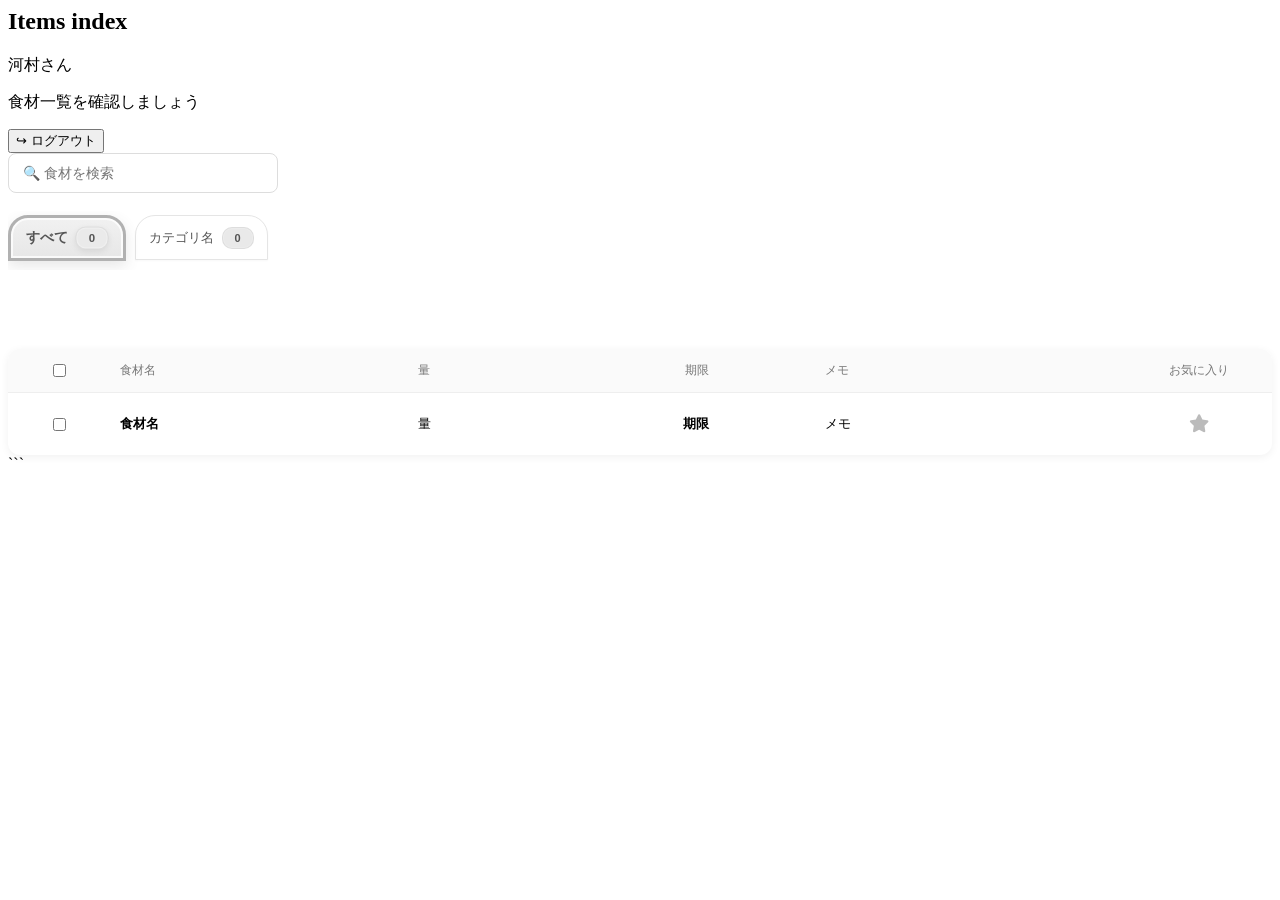
==== commit 02db11b2: "2026-8-29(残作業) :レシピ画面、食材追加画面" ====
--- a/src/main/resources/templates/index.html
+++ b/src/main/resources/templates/index.html
@@ -15,6 +15,9 @@
 
     <!-- 共通ページCSS -->
     <link rel="stylesheet" th:href="@{/css/common-page.css}">
+
+    <!-- ポップアップCSS -->
+    <link rel="stylesheet" th:href="@{/css/popup.css}">
 
     <!-- 下部ナビゲーションCSS -->
     <link rel="stylesheet" th:href="@{/css/bottom-navigation.css}">
@@ -74,7 +77,8 @@
             display: flex;
             gap: 9px;
             overflow-x: auto;
-            padding-bottom: 8px;
+            overflow-y: visible;
+            padding: 4px 0 10px;
             margin-bottom: 18px;
             white-space: nowrap;
             scrollbar-width: thin;
@@ -92,19 +96,42 @@
             border: 1px solid var(--tab-border);
             background: var(--tab-bg);
             padding: 8px 13px;
-            border-radius: 20px;
+            border-radius: 20px 20px 0 0;
             font-size: 13px;
             color: var(--tab-text);
             cursor: pointer;
-            transition: background-color 0.15s, border-color 0.15s;
+            transition: background-color 0.18s ease, border-color 0.18s ease, box-shadow 0.18s ease, transform 0.18s ease, filter 0.18s ease;
+            box-shadow: 0 1px 2px rgba(0, 0, 0, 0.03);
+            position: relative;
+            z-index: 1;
+            overflow: visible;
         }
 
         .category-tab:hover {
             filter: brightness(0.97);
+            transform: translateY(-2px);
         }
 
         .category-tab.active {
             font-weight: bold;
+            box-shadow: inset 0 0 0 2px rgba(255,255,255,0.7), 0 8px 18px rgba(0, 0, 0, 0.12);
+            border-width: 3px;
+            border-bottom-width: 3px;
+            border-color: color-mix(in srgb, var(--tab-border) 70%, black 30%);
+            position: relative;
+            top: 0;
+            z-index: 2;
+            margin-bottom: -1px;
+        }
+
+        .category-tab.active {
+            background: color-mix(in srgb, var(--tab-bg) 88%, white 12%);
+            overflow: visible;
+        }
+
+        .category-tab.active .badge {
+            transform: scale(1.04);
+            box-shadow: inset 0 0 0 1px rgba(255,255,255,0.25), 0 2px 6px rgba(0, 0, 0, 0.08);
         }
 
         .category-tab.category-vegetable {
@@ -115,6 +142,12 @@
             --badge-text: #4d7e55;
         }
 
+        .category-tab.category-vegetable.active {
+            background: linear-gradient(180deg, #e0f3e5 0%, #d5f0db 100%);
+            border-color: #7ea981;
+            box-shadow: inset 0 0 0 2px rgba(255,255,255,0.8), 0 6px 16px rgba(89, 151, 104, 0.18);
+        }
+
         .category-tab.category-meat {
             --tab-bg: #fbeaea;
             --tab-border: #efbcbc;
@@ -123,6 +156,12 @@
             --badge-text: #8a3d3d;
         }
 
+        .category-tab.category-meat.active {
+            background: linear-gradient(180deg, #fce6e6 0%, #f8d8d8 100%);
+            border-color: #d17d7d;
+            box-shadow: inset 0 0 0 2px rgba(255,255,255,0.8), 0 6px 16px rgba(189, 96, 96, 0.18);
+        }
+
         .category-tab.category-fish {
             --tab-bg: #eaf2fb;
             --tab-border: #bdd4ee;
@@ -131,6 +170,12 @@
             --badge-text: #2d5da8;
         }
 
+        .category-tab.category-fish.active {
+            background: linear-gradient(180deg, #e5f0ff 0%, #d4e7ff 100%);
+            border-color: #8aa5d7;
+            box-shadow: inset 0 0 0 2px rgba(255,255,255,0.8), 0 6px 16px rgba(74, 116, 204, 0.18);
+        }
+
         .category-tab.category-seasoning {
             --tab-bg: #f7eee6;
             --tab-border: #dec7b1;
@@ -139,6 +184,12 @@
             --badge-text: #7c5430;
         }
 
+        .category-tab.category-seasoning.active {
+            background: linear-gradient(180deg, #f8eedf 0%, #f0dfc8 100%);
+            border-color: #c39359;
+            box-shadow: inset 0 0 0 2px rgba(255,255,255,0.8), 0 6px 16px rgba(160, 110, 59, 0.18);
+        }
+
         .category-tab.category-leftover {
             --tab-bg: #f1eafa;
             --tab-border: #d2bfe6;
@@ -147,6 +198,12 @@
             --badge-text: #5b3e92;
         }
 
+        .category-tab.category-leftover.active {
+            background: linear-gradient(180deg, #efe9ff 0%, #e4d8ff 100%);
+            border-color: #a588d7;
+            box-shadow: inset 0 0 0 2px rgba(255,255,255,0.8), 0 6px 16px rgba(125, 96, 173, 0.18);
+        }
+
         .category-tab.category-drink {
             --tab-bg: #eaf4fb;
             --tab-border: #bed9eb;
@@ -155,6 +212,12 @@
             --badge-text: #2b5e8d;
         }
 
+        .category-tab.category-drink.active {
+            background: linear-gradient(180deg, #edf8ff 0%, #d8efff 100%);
+            border-color: #8cb2d1;
+            box-shadow: inset 0 0 0 2px rgba(255,255,255,0.8), 0 6px 16px rgba(54, 111, 170, 0.18);
+        }
+
         .category-tab.category-preserved {
             --tab-bg: #fcf4df;
             --tab-border: #ead39a;
@@ -163,12 +226,24 @@
             --badge-text: #7a5d1d;
         }
 
+        .category-tab.category-preserved.active {
+            background: linear-gradient(180deg, #fff5d2 0%, #f8e7ae 100%);
+            border-color: #d4af4f;
+            box-shadow: inset 0 0 0 2px rgba(255,255,255,0.8), 0 6px 16px rgba(171, 135, 42, 0.18);
+        }
+
         .category-tab.category-other {
             --tab-bg: #f1f1f1;
             --tab-border: #d5d5d5;
             --badge-bg: #dfe3e6;
             --badge-border: rgba(86, 86, 86, 0.12);
             --badge-text: #4d4d4d;
+        }
+
+        .category-tab.category-other.active {
+            background: linear-gradient(180deg, #f0f0f0 0%, #e4e4e4 100%);
+            border-color: #a6a6a6;
+            box-shadow: inset 0 0 0 2px rgba(255,255,255,0.8), 0 6px 16px rgba(102, 102, 102, 0.12);
         }
 
         .category-tab.all-category {
@@ -180,6 +255,12 @@
             padding: 9px 15px;
             font-size: 14px;
             color: #555;
+        }
+
+        .category-tab.all-category.active {
+            background: linear-gradient(180deg, #f1f1f1 0%, #e7e7e7 100%);
+            border-color: #b1b1b1;
+            box-shadow: inset 0 0 0 2px rgba(255,255,255,0.8), 0 5px 14px rgba(87, 87, 87, 0.14);
         }
 
         .badge {
@@ -299,6 +380,21 @@
             white-space: nowrap;
         }
 
+        .food-table td:nth-child(4) {
+            padding-left: 8px;
+            text-align: center;
+        }
+
+        .col-expiration {
+            width: 17%;
+            text-align: center !important;
+        }
+
+        .col-expiration .expiration-header-text {
+            display: block;
+            text-align: center;
+        }
+
         .food-table tbody tr:last-child td {
             border-bottom: none;
         }
@@ -412,14 +508,46 @@
         ========================================= */
 
         .expiration-date {
+            display: inline-flex;
+            align-items: center;
+            justify-content: center;
+            gap: 6px;
+            min-width: 72px;
+            width: 100%;
+            max-width: 110px;
             font-weight: bold;
+            line-height: 1.2;
+            text-align: center;
+            margin: 0 auto;
+        }
+
+        .expiration-date .expiration-icon {
+            flex: 0 0 12px;
+            width: 12px;
+            font-size: 12px;
+            line-height: 1;
+            text-align: center;
+        }
+
+        .expiration-date > span:last-child {
+            display: inline-block;
+            min-width: 48px;
+            text-align: center;
         }
 
         .expiration-soon {
             color: #e08a00;
         }
 
+        .expiration-soon .expiration-icon {
+            color: #e08a00;
+        }
+
         .expiration-expired {
+            color: #d64545;
+        }
+
+        .expiration-expired .expiration-icon {
             color: #d64545;
         }
 
@@ -563,6 +691,52 @@
             outline: none;
         }
 
+        .quantity-row {
+            display: flex;
+            gap: 10px;
+            width: 100%;
+        }
+
+        .quantity-field {
+            flex: 1;
+            min-width: 0;
+        }
+
+        .quantity-field label {
+            display: block;
+            margin-bottom: 6px;
+            color: #444;
+            font-size: 12px;
+            font-weight: 700;
+        }
+
+        .quantity-field input,
+        .quantity-field select {
+            width: 100%;
+            box-sizing: border-box;
+            height: 40px;
+            padding: 0 12px;
+            border: 1px solid #ddd;
+            border-radius: 8px;
+            background: #fff;
+            font-size: 14px;
+            outline: none;
+        }
+
+        .quantity-field input {
+            text-align: right;
+        }
+
+        .quantity-field input:focus,
+        .quantity-field select:focus {
+            border-color: #7651c8;
+            box-shadow: 0 0 0 3px rgba(118, 81, 200, 0.08);
+        }
+
+        .quantity-unit-select {
+            cursor: pointer;
+        }
+
         .form-textarea {
             width: 100%;
             min-height: 80px;
@@ -775,19 +949,17 @@
         </button>
 
         <button type="button"
+                id="addToShoppingBtn"
                 class="toolbar-button">
             買い物リストへ追加
         </button>
 
         <button type="button"
-                class="toolbar-button">
+                id="consumeSelectedButton"
+                class="toolbar-button danger">
             消費済み
         </button>
 
-        <button type="button"
-                class="toolbar-button danger">
-            削除
-        </button>
 
     </div>
 
@@ -805,7 +977,9 @@
                     </th>
                     <th class="col-name">食材名</th>
                     <th class="col-quantity">量</th>
-                    <th class="col-expiration">期限</th>
+                    <th class="col-expiration">
+                        <span class="expiration-header-text">期限</span>
+                    </th>
                     <th class="col-memo">メモ</th>
                     <th class="col-favorite">お気に入り</th>
                 </tr>
@@ -827,7 +1001,9 @@
                         <td th:text="${item.amount}">量</td>
 
                         <td>
-                            <span class="expiration-date" th:classappend="${item.deadline != null}? '':''" th:text="${item.deadline}">期限</span>
+                            <span class="expiration-date"
+                                  th:attr="data-deadline=${item.deadline}"
+                                  th:text="${item.deadline != null ? #temporals.format(item.deadline, 'M/d') : ''}">期限</span>
                         </td>
 
                         <td>
@@ -838,7 +1014,9 @@
                             <button type="button"
                                     class="favorite-button"
                                     th:classappend="${item.favorite}? ' active' : ''"
-                                    th:attr="aria-label=${item.favorite}? 'お気に入り解除' : 'お気に入り登録', aria-pressed=${item.favorite}">
+                                    th:attr="data-id=${item.id}, data-favorite=${item.favorite},
+                                             aria-label=${item.favorite}? 'お気に入り解除' : 'お気に入り登録',
+                                             aria-pressed=${item.favorite}">
                                 <i class="fa-solid fa-star"></i>
                             </button>
                         </td>
@@ -886,11 +1064,40 @@
         </div>
 
         <div class="form-group">
-            <label class="form-label">量</label>
-
-            <input id="editQuantity"
-                   class="form-input"
-                   type="text">
+            <div class="quantity-row">
+                <div class="quantity-field">
+                    <label class="form-label" for="editQuantity">量</label>
+                    <input id="editQuantity"
+                           class="form-input"
+                           type="number"
+                           min="1"
+                           step="1">
+                </div>
+
+                <div class="quantity-field">
+                    <label class="form-label" for="editUnit">単位</label>
+                    <select id="editUnit"
+                            class="form-input quantity-unit-select">
+                        <option value="">- 指定なし</option>
+                        <option value="個">個</option>
+                        <option value="パック">パック</option>
+                        <option value="袋">袋</option>
+                        <option value="g">g</option>
+                        <option value="本">本</option>
+                        <option value="箱">箱</option>
+                    </select>
+                </div>
+            </div>
+        </div>
+
+        <div class="form-group">
+            <label class="form-label">カテゴリ</label>
+
+            <select id="editCategory" class="form-input">
+                <option th:each="cat : ${categories}"
+                        th:value="${cat.id}"
+                        th:text="${cat.name}"></option>
+            </select>
         </div>
 
         <div class="form-group">
@@ -929,7 +1136,64 @@
        共通UI処理
     ========================================= */
 
+    function formatShortExpirationDate(dateValue) {
+        if (!dateValue) {
+            return "";
+        }
+
+        const parsedDate = new Date(`${dateValue}T00:00:00`);
+        if (Number.isNaN(parsedDate.getTime())) {
+            return dateValue;
+        }
+
+        const month = parsedDate.getMonth() + 1;
+        const day = parsedDate.getDate();
+        const currentYear = new Date().getFullYear();
+        const year = parsedDate.getFullYear();
+
+        if (year === currentYear) {
+            return `${month}/${day}`;
+        }
+
+        return `${String(year).slice(-2)}/${month}/${day}`;
+    }
+
+    function applyExpirationState(element) {
+        const deadline = element.dataset.deadline;
+        if (!deadline) {
+            element.classList.remove("expiration-soon", "expiration-expired");
+            element.innerHTML = "";
+            return;
+        }
+
+        const targetDate = new Date(`${deadline}T00:00:00`);
+        const today = new Date();
+        today.setHours(0, 0, 0, 0);
+
+        const diffDays = Math.ceil((targetDate.getTime() - today.getTime()) / (1000 * 60 * 60 * 24));
+
+        element.classList.remove("expiration-soon", "expiration-expired");
+
+        let iconClass = "";
+        if (diffDays < 0) {
+            element.classList.add("expiration-expired");
+            iconClass = "fa-solid fa-circle-exclamation";
+        } else if (diffDays <= 3) {
+            element.classList.add("expiration-soon");
+            iconClass = "fa-solid fa-triangle-exclamation";
+        }
+
+        const formattedDate = formatShortExpirationDate(deadline);
+        element.innerHTML = iconClass
+            ? `<i class="expiration-icon ${iconClass}"></i><span>${formattedDate}</span>`
+            : `<i class="expiration-icon" aria-hidden="true" style="visibility:hidden;"></i><span>${formattedDate}</span>`;
+    }
+
     document.addEventListener("DOMContentLoaded", () => {
+        document.querySelectorAll(".expiration-date[data-deadline]").forEach(element => {
+            applyExpirationState(element);
+        });
+
         const modalOverlays = document.querySelectorAll(
             ".modal-overlay, .shopping-modal-overlay"
         );
@@ -963,16 +1227,57 @@
        要素取得
     ========================================= */
 
+    function showGlobalToast(message, type = "success") {
+        let toast = document.getElementById("globalToast");
+
+        if (!toast) {
+            toast = document.createElement("div");
+            toast.id = "globalToast";
+            toast.className = "custom-modal-popup";
+            document.body.appendChild(toast);
+        }
+
+        toast.className = `custom-modal-popup ${type}`;
+        toast.innerHTML = `
+            <div class="popup-content">
+                <i class="fa-solid ${type === "success" ? "fa-circle-check" : "fa-circle-exclamation"}"></i>
+                <span>${message}</span>
+            </div>
+        `;
+
+        toast.style.display = "block";
+        clearTimeout(window.__toastTimeoutId);
+        window.__toastTimeoutId = setTimeout(() => {
+            toast.style.display = "none";
+        }, 1500);
+    }
+
+    async function bulkConsumeSelectedItems(ids) {
+        const response = await fetch("/items/bulk-stop", {
+            method: "POST",
+            headers: {
+                "Content-Type": "application/json"
+            },
+            body: JSON.stringify(ids)
+        });
+
+        if (!response.ok) {
+            throw new Error("消費済み更新に失敗しました");
+        }
+    }
+
     const selectAll = document.getElementById("selectAll");
     const selectionToolbar = document.getElementById("selectionToolbar");
     const selectedCount = document.getElementById("selectedCount");
     const editSelectedButton = document.getElementById("editSelectedButton");
+    const consumeSelectedButton = document.getElementById("consumeSelectedButton");
     const editModal = document.getElementById("editModal");
     const closeModal = document.getElementById("closeModal");
     const saveNextButton = document.getElementById("saveNextButton");
     const modalProgress = document.getElementById("modalProgress");
     const editFoodName = document.getElementById("editFoodName");
     const editQuantity = document.getElementById("editQuantity");
+    const editUnit = document.getElementById("editUnit");
     const editExpiration = document.getElementById("editExpiration");
     const editMemo = document.getElementById("editMemo");
     const searchInput = document.getElementById("searchInput");
@@ -1101,6 +1406,106 @@
         checkbox.addEventListener("change", updateSelection);
     });
 
+    if (consumeSelectedButton) {
+       consumeSelectedButton.addEventListener("click", async () => {
+           const selectedRows = Array.from(document.querySelectorAll(".row-check:checked"));
+           const ids = selectedRows
+               .map(checkbox => Number(checkbox.value))
+               .filter(id => Number.isFinite(id));
+
+           if (ids.length === 0) {
+               showGlobalToast("食材を選択してください", "error");
+               return;
+           }
+
+           if (!confirm(`選択した ${ids.length} 件の食材を消費済みにしますか？`)) {
+               return;
+           }
+
+           try {
+               await bulkConsumeSelectedItems(ids);
+               selectedRows.forEach(checkbox => {
+                   const row = checkbox.closest("tr");
+                   if (row) {
+                       row.remove();
+                   }
+               });
+               updateSelection();
+               showGlobalToast("消費済みにしました");
+               setTimeout(() => {
+                   window.location.reload();
+               }, 1500);
+           } catch (error) {
+               console.error(error);
+               showGlobalToast("消費済みの更新に失敗しました", "error");
+           }
+       });
+    }
+
+    // 買い物リストへ追加（複数対応）
+    const addToShoppingBtn = document.getElementById('addToShoppingBtn');
+
+    if (addToShoppingBtn) {
+       addToShoppingBtn.addEventListener('click', async () => {
+           const selectedRows = Array.from(document.querySelectorAll('.row-check:checked'));
+           if (selectedRows.length === 0) {
+               showGlobalToast('食材を選択してください', 'error');
+               return;
+           }
+
+           // ids と表示用の名前リストを作る
+           const ids = selectedRows.map(cb => Number(cb.value)).filter(id => Number.isFinite(id));
+           const names = selectedRows.map(cb => {
+               const row = cb.closest('tr');
+               return row ? row.dataset.name || row.querySelector('.food-name')?.textContent.trim() : '';
+           }).filter(n => n && n.length > 0);
+
+           if (ids.length === 0) {
+               showGlobalToast('食材IDが取得できませんでした', 'error');
+               return;
+           }
+
+           if (!confirm(`選択した ${ids.length} 件の食材を買い物リストに追加しますか？`)) {
+               return;
+           }
+
+           try {
+               const resp = await fetch('/items/bulk-add', {
+                   method: 'POST',
+                   headers: { 'Content-Type': 'application/json' },
+                   body: JSON.stringify(ids)
+               });
+
+               if (resp.ok) {
+                   // 成功メッセージ — 名前をできれば表示（最大3件）
+                   let msg;
+                   if (names.length === 1) {
+                       msg = `${names[0]} を買い物リストへ追加しました！`;
+                   } else if (names.length <= 3) {
+                       msg = `${names.join('、')} を買い物リストへ追加しました！`;
+                   } else {
+                       msg = `${names.slice(0,3).join('、')} ほか ${names.length - 3} 件を買い物リストへ追加しました！`;
+                   }
+
+                   showGlobalToast(msg);
+
+                   // 選択状態を解除して UI を更新
+                   selectedRows.forEach(cb => cb.checked = false);
+                   updateSelection();
+
+               } else {
+                   // サーバからのメッセージ（重複など）を受け取って文言調整
+                   const text = await resp.text();
+                   showGlobalToast(text, 'error');
+               }
+
+           } catch (err) {
+               console.error(err);
+               showGlobalToast('通信エラーが発生しました', 'error');
+           }
+       });
+    }
+
     /* =========================================
        カテゴリ選択
     ========================================= */
@@ -1159,7 +1564,8 @@
 
         foodRows.forEach(row => {
             const category = row.dataset.category;
-            const name = row.dataset.name.toLowerCase();
+            const name = (row.dataset.name || row.querySelector(".food-name")?.textContent || "").toLowerCase();
+            const memo = (row.querySelector(".memo")?.textContent || "").toLowerCase();
 
             const categoryMatched =
                 selectedCategories.size === 0 ||
@@ -1167,7 +1573,8 @@
 
             const searchMatched =
                 keyword === "" ||
-                name.includes(keyword);
+                name.includes(keyword) ||
+                memo.includes(keyword);
 
             row.style.display =
                 categoryMatched && searchMatched
@@ -1180,70 +1587,82 @@
 
     /* =========================================
        お気に入り
-       非同期モック
+       実際のDB更新を行う
     ========================================= */
 
+    async function toggleFavoriteRequest(itemId) {
+       const response = await fetch(`/items/favorite-toggle/${itemId}`, {
+           method: "POST",
+           headers: {
+               "Content-Type": "application/json"
+           }
+       });
+
+       if (!response.ok) {
+           throw new Error("お気に入り更新に失敗しました");
+       }
+
+       return await response.json();
+    }
+
     document.querySelectorAll(".favorite-button").forEach(button => {
-        button.addEventListener("click", async event => {
-            event.stopPropagation();
-
-            const currentState =
-                button.classList.contains("active");
-
-            const newState = !currentState;
-
-            button.classList.add("loading");
-
-            try {
-                await mockFavoriteRequest(newState);
-
-                button.classList.toggle(
-                    "active",
-                    newState
-                );
-
-                button.setAttribute(
-                    "aria-pressed",
-                    String(newState)
-                );
-
-                button.setAttribute(
-                    "aria-label",
-                    newState
-                        ? "お気に入り解除"
-                        : "お気に入り登録"
-                );
-            } catch (error) {
-                console.error(
-                    "お気に入り更新に失敗しました。",
-                    error
-                );
-            } finally {
-                button.classList.remove("loading");
-            }
-        });
+       button.addEventListener("click", async event => {
+           event.stopPropagation();
+
+           const itemId = button.dataset.id;
+           if (!itemId) {
+               return;
+           }
+
+           const currentState = button.classList.contains("active");
+           const nextState = !currentState;
+
+           button.classList.add("loading");
+
+           try {
+               const result = await toggleFavoriteRequest(itemId);
+               const favorite = Boolean(result.favorite);
+
+               button.classList.toggle("active", favorite);
+               button.dataset.favorite = String(favorite);
+               button.setAttribute("aria-pressed", String(favorite));
+               button.setAttribute("aria-label", favorite ? "お気に入り解除" : "お気に入り登録");
+
+               if (nextState !== favorite) {
+                   throw new Error("お気に入り状態がサーバと一致していません");
+               }
+           } catch (error) {
+               console.error("お気に入り更新に失敗しました。", error);
+               button.classList.toggle("active", currentState);
+               button.dataset.favorite = String(currentState);
+               button.setAttribute("aria-pressed", String(currentState));
+               button.setAttribute("aria-label", currentState ? "お気に入り解除" : "お気に入り登録");
+           } finally {
+               button.classList.remove("loading");
+           }
+       });
     });
-
-    /* =========================================
-       お気に入り更新モック
-    ========================================= */
-
-    function mockFavoriteRequest(favorite) {
-        return new Promise(resolve => {
-            setTimeout(() => {
-                console.log(
-                    "お気に入り更新:",
-                    favorite
-                );
-
-                resolve();
-            }, 300);
-        });
-    }
 
     /* =========================================
        編集開始
     ========================================= */
+
+    function parseAmountWithUnit(rawAmount) {
+        const value = (rawAmount || '').trim();
+        if (!value) {
+            return { quantity: '', unit: '' };
+        }
+
+        const match = value.match(/^([0-9]+(?:\.[0-9]+)?)(.*)$/);
+        if (!match) {
+            return { quantity: value, unit: '' };
+        }
+
+        return {
+            quantity: match[1],
+            unit: match[2].trim()
+        };
+    }
 
     editSelectedButton.addEventListener("click", () => {
         const selectedRows = Array.from(
@@ -1256,12 +1675,18 @@
 
         editingItems = selectedRows.map(checkbox => {
             const row = checkbox.closest("tr");
+            const amountCell = row.querySelector("td:nth-child(3)");
+            const parsedAmount = parseAmountWithUnit(amountCell ? amountCell.textContent.trim() : '');
 
             return {
+                id: Number(checkbox.value),
                 name: row.querySelector(".food-name").textContent.trim(),
-                quantity: row.cells[3].textContent.trim(),
-                expiration: row.cells[4].textContent.trim(),
+                quantity: parsedAmount.quantity,
+                unit: parsedAmount.unit,
+                expiration: row.querySelector(".expiration-date") ? row.querySelector(".expiration-date").dataset.deadline : '',
                 memo: row.querySelector(".memo").textContent.trim(),
+                categoryId: row.dataset.category ? Number(row.dataset.category) : null,
+                categoryName: row.dataset.categoryName || '',
                 row: row
             };
         });
@@ -1283,9 +1708,16 @@
             " / " +
             editingItems.length;
 
-        editFoodName.value = item.name;
-        editQuantity.value = item.quantity;
-        editMemo.value = item.memo;
+        editFoodName.value = item.name || "";
+        editQuantity.value = item.quantity || "";
+        editUnit.value = item.unit || "";
+        editMemo.value = item.memo || "";
+        editExpiration.value = item.expiration || "";
+
+        // set category select value if available
+        if (typeof item.categoryId !== 'undefined' && document.getElementById('editCategory')) {
+            document.getElementById('editCategory').value = item.categoryId;
+        }
 
         if (
             editingIndex ===
@@ -1305,29 +1737,68 @@
        保存
     ========================================= */
 
-    saveNextButton.addEventListener("click", () => {
+    saveNextButton.addEventListener("click", async () => {
         const item = editingItems[editingIndex];
 
-        item.row.querySelector(".food-name").textContent =
-            editFoodName.value;
-
-        item.row.cells[3].textContent =
-            editQuantity.value;
-
-        item.row.querySelector(".memo").textContent =
-            editMemo.value;
-
-        item.row.dataset.name =
-            editFoodName.value;
-
-        if (
-            editingIndex <
-            editingItems.length - 1
-        ) {
-            editingIndex++;
-            showEditItem();
-        } else {
-            closeEditModal();
+        const payload = {
+            name: editFoodName.value,
+            amount: `${editQuantity.value}${editUnit.value || ''}`,
+            deadline: editExpiration.value || null,
+            others: editMemo.value,
+            categoryId: document.getElementById('editCategory') ? Number(document.getElementById('editCategory').value) : item.categoryId
+        };
+
+        try {
+            const resp = await fetch(`/items/update/${item.id}`, {
+                method: "POST",
+                headers: { "Content-Type": "application/json" },
+                body: JSON.stringify(payload)
+            });
+
+            if (!resp.ok) {
+                throw new Error('更新に失敗しました');
+            }
+
+            // 更新成功 -> テーブル表示を更新
+            if (item.row) {
+                item.row.querySelector(".food-name").textContent = payload.name;
+                const amountCell = item.row.querySelector("td:nth-child(3)");
+                if (amountCell) amountCell.textContent = payload.amount;
+
+                const expEl = item.row.querySelector('.expiration-date');
+                if (expEl) {
+                    expEl.dataset.deadline = payload.deadline || '';
+                    applyExpirationState(expEl);
+                }
+
+                const memoEl = item.row.querySelector('.memo');
+                if (memoEl) memoEl.textContent = payload.others || '';
+
+                // update dataset for category
+                if (payload.categoryId) {
+                    item.row.dataset.category = String(payload.categoryId);
+                    const catSelect = document.getElementById('editCategory');
+                    if (catSelect) {
+                        const catName = catSelect.options[catSelect.selectedIndex].text;
+                        item.row.dataset.categoryName = catName;
+                    }
+                }
+
+                item.row.dataset.name = payload.name;
+            }
+
+            // move to next or finish
+            if (editingIndex < editingItems.length - 1) {
+                editingIndex++;
+                showEditItem();
+            } else {
+                closeEditModal();
+                showGlobalToast(editingItems.length + " 件編集しました");
+            }
+
+        } catch (err) {
+            console.error(err);
+            showGlobalToast('更新に失敗しました', 'error');
         }
     });
 
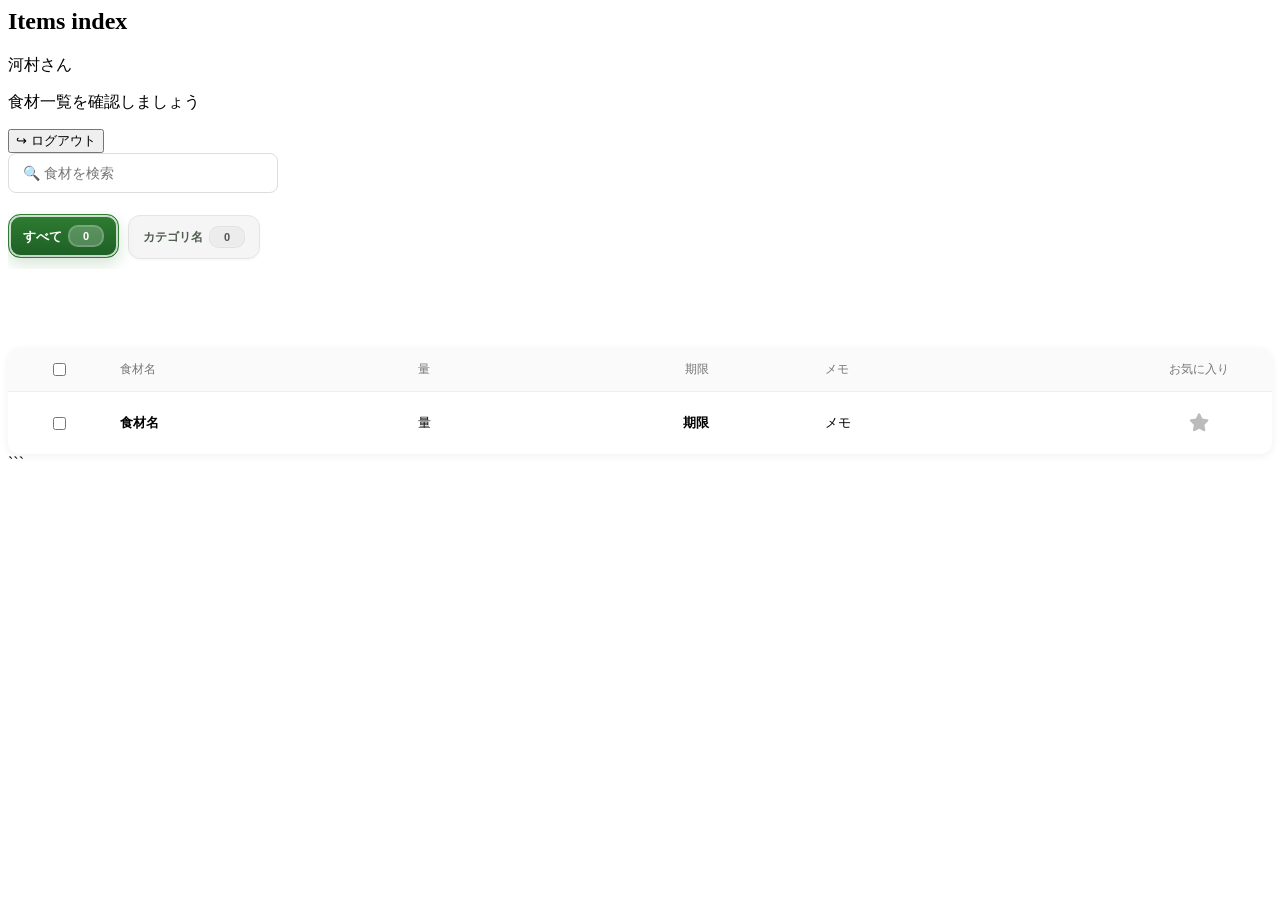
==== commit cc7b1374: "feature(layout-design): レイアウト一新" ====
--- a/src/main/resources/templates/index.html
+++ b/src/main/resources/templates/index.html
@@ -69,220 +69,207 @@
            カテゴリタブ
         ========================================= */
 
-        /* =========================================
-   カテゴリタブ
-========================================= */
-
-        .category-tabs {
-            display: flex;
-            gap: 9px;
-            overflow-x: auto;
-            overflow-y: visible;
-            padding: 4px 0 10px;
-            margin-bottom: 18px;
-            white-space: nowrap;
-            scrollbar-width: thin;
-        }
-
-        .category-tab {
-            --tab-bg: #ffffff;
-            --tab-border: #e5e5e5;
-            --tab-text: #555555;
-            --badge-bg: #e9e9e9;
-            --badge-border: rgba(0, 0, 0, 0.05);
-            --badge-text: #555555;
-
-            flex: 0 0 auto;
-            border: 1px solid var(--tab-border);
-            background: var(--tab-bg);
-            padding: 8px 13px;
-            border-radius: 20px 20px 0 0;
-            font-size: 13px;
-            color: var(--tab-text);
-            cursor: pointer;
-            transition: background-color 0.18s ease, border-color 0.18s ease, box-shadow 0.18s ease, transform 0.18s ease, filter 0.18s ease;
-            box-shadow: 0 1px 2px rgba(0, 0, 0, 0.03);
-            position: relative;
-            z-index: 1;
-            overflow: visible;
-        }
-
-        .category-tab:hover {
-            filter: brightness(0.97);
-            transform: translateY(-2px);
-        }
-
-        .category-tab.active {
-            font-weight: bold;
-            box-shadow: inset 0 0 0 2px rgba(255,255,255,0.7), 0 8px 18px rgba(0, 0, 0, 0.12);
-            border-width: 3px;
-            border-bottom-width: 3px;
-            border-color: color-mix(in srgb, var(--tab-border) 70%, black 30%);
-            position: relative;
-            top: 0;
-            z-index: 2;
-            margin-bottom: -1px;
-        }
-
-        .category-tab.active {
-            background: color-mix(in srgb, var(--tab-bg) 88%, white 12%);
-            overflow: visible;
-        }
-
-        .category-tab.active .badge {
-            transform: scale(1.04);
-            box-shadow: inset 0 0 0 1px rgba(255,255,255,0.25), 0 2px 6px rgba(0, 0, 0, 0.08);
-        }
-
-        .category-tab.category-vegetable {
-            --tab-bg: #e9f5eb;
-            --tab-border: #bcd9bf;
-            --badge-bg: #cfead5;
-            --badge-border: rgba(64, 125, 77, 0.12);
-            --badge-text: #4d7e55;
-        }
-
-        .category-tab.category-vegetable.active {
-            background: linear-gradient(180deg, #e0f3e5 0%, #d5f0db 100%);
-            border-color: #7ea981;
-            box-shadow: inset 0 0 0 2px rgba(255,255,255,0.8), 0 6px 16px rgba(89, 151, 104, 0.18);
-        }
-
-        .category-tab.category-meat {
-            --tab-bg: #fbeaea;
-            --tab-border: #efbcbc;
-            --badge-bg: #f5d4d4;
-            --badge-border: rgba(185, 88, 88, 0.12);
-            --badge-text: #8a3d3d;
-        }
-
-        .category-tab.category-meat.active {
-            background: linear-gradient(180deg, #fce6e6 0%, #f8d8d8 100%);
-            border-color: #d17d7d;
-            box-shadow: inset 0 0 0 2px rgba(255,255,255,0.8), 0 6px 16px rgba(189, 96, 96, 0.18);
-        }
-
-        .category-tab.category-fish {
-            --tab-bg: #eaf2fb;
-            --tab-border: #bdd4ee;
-            --badge-bg: #cfe0ff;
-            --badge-border: rgba(43, 102, 194, 0.15);
-            --badge-text: #2d5da8;
-        }
-
-        .category-tab.category-fish.active {
-            background: linear-gradient(180deg, #e5f0ff 0%, #d4e7ff 100%);
-            border-color: #8aa5d7;
-            box-shadow: inset 0 0 0 2px rgba(255,255,255,0.8), 0 6px 16px rgba(74, 116, 204, 0.18);
-        }
-
-        .category-tab.category-seasoning {
-            --tab-bg: #f7eee6;
-            --tab-border: #dec7b1;
-            --badge-bg: #f0d9c0;
-            --badge-border: rgba(152, 103, 52, 0.12);
-            --badge-text: #7c5430;
-        }
-
-        .category-tab.category-seasoning.active {
-            background: linear-gradient(180deg, #f8eedf 0%, #f0dfc8 100%);
-            border-color: #c39359;
-            box-shadow: inset 0 0 0 2px rgba(255,255,255,0.8), 0 6px 16px rgba(160, 110, 59, 0.18);
-        }
-
-        .category-tab.category-leftover {
-            --tab-bg: #f1eafa;
-            --tab-border: #d2bfe6;
-            --badge-bg: #e0d1fa;
-            --badge-border: rgba(123, 90, 186, 0.12);
-            --badge-text: #5b3e92;
-        }
-
-        .category-tab.category-leftover.active {
-            background: linear-gradient(180deg, #efe9ff 0%, #e4d8ff 100%);
-            border-color: #a588d7;
-            box-shadow: inset 0 0 0 2px rgba(255,255,255,0.8), 0 6px 16px rgba(125, 96, 173, 0.18);
-        }
-
-        .category-tab.category-drink {
-            --tab-bg: #eaf4fb;
-            --tab-border: #bed9eb;
-            --badge-bg: #d4ebff;
-            --badge-border: rgba(52, 110, 170, 0.12);
-            --badge-text: #2b5e8d;
-        }
-
-        .category-tab.category-drink.active {
-            background: linear-gradient(180deg, #edf8ff 0%, #d8efff 100%);
-            border-color: #8cb2d1;
-            box-shadow: inset 0 0 0 2px rgba(255,255,255,0.8), 0 6px 16px rgba(54, 111, 170, 0.18);
-        }
-
-        .category-tab.category-preserved {
-            --tab-bg: #fcf4df;
-            --tab-border: #ead39a;
-            --badge-bg: #f3df9a;
-            --badge-border: rgba(166, 122, 26, 0.12);
-            --badge-text: #7a5d1d;
-        }
-
-        .category-tab.category-preserved.active {
-            background: linear-gradient(180deg, #fff5d2 0%, #f8e7ae 100%);
-            border-color: #d4af4f;
-            box-shadow: inset 0 0 0 2px rgba(255,255,255,0.8), 0 6px 16px rgba(171, 135, 42, 0.18);
-        }
-
-        .category-tab.category-other {
-            --tab-bg: #f1f1f1;
-            --tab-border: #d5d5d5;
-            --badge-bg: #dfe3e6;
-            --badge-border: rgba(86, 86, 86, 0.12);
-            --badge-text: #4d4d4d;
-        }
-
-        .category-tab.category-other.active {
-            background: linear-gradient(180deg, #f0f0f0 0%, #e4e4e4 100%);
-            border-color: #a6a6a6;
-            box-shadow: inset 0 0 0 2px rgba(255,255,255,0.8), 0 6px 16px rgba(102, 102, 102, 0.12);
-        }
-
-        .category-tab.all-category {
-            --tab-bg: #f5f5f5;
-            --tab-border: #dcdcdc;
-            --badge-bg: #eaeaea;
-            --badge-border: rgba(0, 0, 0, 0.05);
-            --badge-text: #555555;
-            padding: 9px 15px;
-            font-size: 14px;
-            color: #555;
-        }
-
-        .category-tab.all-category.active {
-            background: linear-gradient(180deg, #f1f1f1 0%, #e7e7e7 100%);
-            border-color: #b1b1b1;
-            box-shadow: inset 0 0 0 2px rgba(255,255,255,0.8), 0 5px 14px rgba(87, 87, 87, 0.14);
-        }
-
-        .badge {
-            display: inline-flex;
-            align-items: center;
-            justify-content: center;
-            min-width: 20px;
-            height: 20px;
-            margin-left: 4px;
-            padding: 0 5px;
-            border-radius: 10px;
-            background: var(--badge-bg, #e9e9e9);
-            color: var(--badge-text, #555);
-            border: 1px solid var(--badge-border, rgba(0, 0, 0, 0.05));
-            box-shadow: inset 0 0 0 1px rgba(255, 255, 255, 0.15);
-            font-size: 11px;
-            font-weight: bold;
-        }
-
-        .category-tab.active .badge {
-            background: var(--badge-bg, rgba(0, 0, 0, 0.08));
-        }
+       /* =========================================
+           カテゴリタブ（レシピ画面のカテゴリカードに合わせる）
+       ========================================= */
+
+       .category-tabs {
+           display: flex;
+           gap: 9px;
+           overflow-x: auto;
+           overflow-y: visible;
+           padding: 4px 0 10px;
+           margin-bottom: 18px;
+           white-space: nowrap;
+           scrollbar-width: thin;
+       }
+
+       .category-tab {
+           --tab-bg: #f5f5f5;
+           --tab-border: #e5e5e5;
+           --tab-text: #4f5e4f;
+           --badge-bg: #ececec;
+           --badge-border: rgba(0, 0, 0, 0.05);
+           --badge-text: #555555;
+
+           display: inline-flex;
+           align-items: center;
+           justify-content: center;
+           gap: 6px;
+           flex: 0 0 auto;
+           min-height: 42px;
+           padding: 10px 14px;
+           border: 1px solid var(--tab-border);
+           border-radius: 12px;
+           background: var(--tab-bg);
+           color: var(--tab-text);
+           font-size: 12px;
+           font-weight: 700;
+           line-height: 1;
+           cursor: pointer;
+           transition: transform 0.18s ease, box-shadow 0.18s ease, filter 0.18s ease, border-color 0.18s ease, background 0.18s ease;
+           box-shadow: 0 1px 3px rgba(0, 0, 0, 0.04);
+           user-select: none;
+       }
+
+       .category-tab:hover {
+           transform: translateY(-2px);
+           filter: brightness(0.97);
+           box-shadow: 0 4px 10px rgba(0, 0, 0, 0.08);
+       }
+
+       .category-tab.active {
+           background: var(--tab-active-bg, var(--tab-bg));
+           border-color: var(--tab-active-border, var(--tab-border));
+           box-shadow: inset 0 0 0 2px rgba(255, 255, 255, 0.75), 0 6px 16px rgba(0, 0, 0, 0.12);
+           transform: translateY(-1px);
+           color: var(--tab-active-text, #ffffff);
+       }
+
+       .category-tab.active .badge {
+           background: var(--badge-active-bg, rgba(255, 255, 255, 0.22));
+           border-color: var(--badge-active-border, rgba(255, 255, 255, 0.2));
+           color: var(--badge-active-text, #ffffff);
+           box-shadow: inset 0 0 0 1px rgba(255, 255, 255, 0.18);
+       }
+
+       .category-tab.category-vegetable {
+           --tab-bg: #edf7ee;
+           --tab-border: #cfe5d0;
+           --badge-bg: #d5efd9;
+           --badge-border: rgba(64, 125, 77, 0.12);
+           --badge-text: #3f8f4f;
+       }
+
+       .category-tab.category-vegetable.active {
+           background: linear-gradient(180deg, #2e7d32 0%, #236d2b 100%);
+           border-color: #2e7d32;
+       }
+
+       .category-tab.category-meat {
+           --tab-bg: #fbeaea;
+           --tab-border: #efc3c3;
+           --badge-bg: #f5d5d5;
+           --badge-border: rgba(185, 88, 88, 0.12);
+           --badge-text: #b74f4f;
+       }
+
+       .category-tab.category-meat.active {
+           background: linear-gradient(180deg, #d64d4d 0%, #b93b3b 100%);
+           border-color: #d64d4d;
+       }
+
+       .category-tab.category-fish {
+           --tab-bg: #eaf2fb;
+           --tab-border: #cfe0f7;
+           --badge-bg: #d6e8ff;
+           --badge-border: rgba(43, 102, 194, 0.15);
+           --badge-text: #3f7fc4;
+       }
+
+       .category-tab.category-fish.active {
+           background: linear-gradient(180deg, #3f7fc4 0%, #2d67a8 100%);
+           border-color: #3f7fc4;
+       }
+
+       .category-tab.category-seasoning {
+           --tab-bg: #f7eee6;
+           --tab-border: #e5d0b7;
+           --badge-bg: #f0d9c1;
+           --badge-border: rgba(152, 103, 52, 0.12);
+           --badge-text: #875627;
+       }
+
+       .category-tab.category-seasoning.active {
+           background: linear-gradient(180deg, #bb7a3a 0%, #9a6121 100%);
+           border-color: #bb7a3a;
+       }
+
+       .category-tab.category-leftover {
+           --tab-bg: #f1eafa;
+           --tab-border: #dccaf1;
+           --badge-bg: #e7d7ff;
+           --badge-border: rgba(123, 90, 186, 0.12);
+           --badge-text: #7654a9;
+       }
+
+       .category-tab.category-leftover.active {
+           background: linear-gradient(180deg, #7b5ab8 0%, #5a3d8e 100%);
+           border-color: #7b5ab8;
+       }
+
+       .category-tab.category-drink {
+           --tab-bg: #eaf4fb;
+           --tab-border: #d0e8f8;
+           --badge-bg: #d7edf9;
+           --badge-border: rgba(52, 110, 170, 0.12);
+           --badge-text: #4c7ca8;
+       }
+
+       .category-tab.category-drink.active {
+           background: linear-gradient(180deg, #4f8fc4 0%, #3b739f 100%);
+           border-color: #4f8fc4;
+       }
+
+       .category-tab.category-preserved {
+           --tab-bg: #fcf4df;
+           --tab-border: #eedca5;
+           --badge-bg: #f5e2a0;
+           --badge-border: rgba(166, 122, 26, 0.12);
+           --badge-text: #9a6e1e;
+       }
+
+       .category-tab.category-preserved.active {
+           background: linear-gradient(180deg, #dca92d 0%, #b78410 100%);
+           border-color: #dca92d;
+       }
+
+       .category-tab.category-other {
+           --tab-bg: #f1f1f1;
+           --tab-border: #d9d9d9;
+           --badge-bg: #e3e3e3;
+           --badge-border: rgba(86, 86, 86, 0.12);
+           --badge-text: #5d5d5d;
+       }
+
+       .category-tab.category-other.active {
+           background: linear-gradient(180deg, #666666 0%, #4a4a4a 100%);
+           border-color: #666666;
+       }
+
+       .category-tab.all-category {
+           --tab-bg: #f5f5f5;
+           --tab-border: #dcdcdc;
+           --badge-bg: #eaeaea;
+           --badge-border: rgba(0, 0, 0, 0.05);
+           --badge-text: #555555;
+           font-size: 13px;
+           color: #555;
+       }
+
+       .category-tab.all-category.active {
+           background: linear-gradient(180deg, #2f7d32 0%, #1d5f25 100%);
+           border-color: #2f7d32;
+           box-shadow: inset 0 0 0 2px rgba(255, 255, 255, 0.75), 0 6px 16px rgba(47, 125, 50, 0.2);
+           color: #ffffff;
+       }
+
+       .badge {
+           display: inline-flex;
+           align-items: center;
+           justify-content: center;
+           min-width: 22px;
+           height: 20px;
+           padding: 0 6px;
+           border-radius: 10px;
+           background: var(--badge-bg, #e9e9e9);
+           color: var(--badge-text, #555555);
+           border: 1px solid var(--badge-border, rgba(0, 0, 0, 0.05));
+           box-shadow: inset 0 0 0 1px rgba(255, 255, 255, 0.15);
+           font-size: 11px;
+           font-weight: 700;
+           line-height: 1;
+       }
 
         /* =========================================
            選択時操作バー
@@ -1286,14 +1273,14 @@
     const rowChecks = document.querySelectorAll(".row-check");
 
     const categoryColorMap = {
-        "野菜": { tabBg: '#e9f5eb', border: '#bcd9bf', badgeBg: '#cfead5', badgeText: '#4d7e55' },
-        "肉": { tabBg: '#fbeaea', border: '#efbcbc', badgeBg: '#f5d4d4', badgeText: '#8a3d3d' },
-        "魚": { tabBg: '#eaf2fb', border: '#bdd4ee', badgeBg: '#cfe0ff', badgeText: '#2d5da8' },
-        "調味料": { tabBg: '#f7eee6', border: '#dec7b1', badgeBg: '#f0d9c0', badgeText: '#7c5430' },
-        "残り物": { tabBg: '#f1eafa', border: '#d2bfe6', badgeBg: '#e0d1fa', badgeText: '#5b3e92' },
-        "飲み物": { tabBg: '#eaf4fb', border: '#bed9eb', badgeBg: '#d4ebff', badgeText: '#2b5e8d' },
-        "保存食": { tabBg: '#fcf4df', border: '#ead39a', badgeBg: '#f3df9a', badgeText: '#7a5d1d' },
-        "その他": { tabBg: '#f1f1f1', border: '#d5d5d5', badgeBg: '#dfe3e6', badgeText: '#4d4d4d' }
+        "野菜": { tabBg: '#edf7ee', border: '#cfe5d0', badgeBg: '#d5efd9', badgeText: '#3f8f4f', activeBg: '#2e7d32', activeBorder: '#2e7d32', activeText: '#ffffff', activeBadgeBg: 'rgba(255,255,255,0.22)', activeBadgeText: '#ffffff' },
+        "肉": { tabBg: '#fbeaea', border: '#efc3c3', badgeBg: '#f5d5d5', badgeText: '#b74f4f', activeBg: '#d64d4d', activeBorder: '#d64d4d', activeText: '#ffffff', activeBadgeBg: 'rgba(255,255,255,0.22)', activeBadgeText: '#ffffff' },
+        "魚": { tabBg: '#eaf2fb', border: '#cfe0f7', badgeBg: '#d6e8ff', badgeText: '#3f7fc4', activeBg: '#3f7fc4', activeBorder: '#3f7fc4', activeText: '#ffffff', activeBadgeBg: 'rgba(255,255,255,0.22)', activeBadgeText: '#ffffff' },
+        "調味料": { tabBg: '#f7eee6', border: '#e5d0b7', badgeBg: '#f0d9c1', badgeText: '#875627', activeBg: '#bb7a3a', activeBorder: '#bb7a3a', activeText: '#ffffff', activeBadgeBg: 'rgba(255,255,255,0.22)', activeBadgeText: '#ffffff' },
+        "残り物": { tabBg: '#f1eafa', border: '#dccaf1', badgeBg: '#e7d7ff', badgeText: '#7654a9', activeBg: '#7b5ab8', activeBorder: '#7b5ab8', activeText: '#ffffff', activeBadgeBg: 'rgba(255,255,255,0.22)', activeBadgeText: '#ffffff' },
+        "飲み物": { tabBg: '#eaf4fb', border: '#d0e8f8', badgeBg: '#d7edf9', badgeText: '#4c7ca8', activeBg: '#4f8fc4', activeBorder: '#4f8fc4', activeText: '#ffffff', activeBadgeBg: 'rgba(255,255,255,0.22)', activeBadgeText: '#ffffff' },
+        "保存食": { tabBg: '#fcf4df', border: '#eedca5', badgeBg: '#f5e2a0', badgeText: '#9a6e1e', activeBg: '#dca92d', activeBorder: '#dca92d', activeText: '#ffffff', activeBadgeBg: 'rgba(255,255,255,0.22)', activeBadgeText: '#ffffff' },
+        "その他": { tabBg: '#f1f1f1', border: '#d9d9d9', badgeBg: '#e3e3e3', badgeText: '#5d5d5d', activeBg: '#666666', activeBorder: '#666666', activeText: '#ffffff', activeBadgeBg: 'rgba(255,255,255,0.22)', activeBadgeText: '#ffffff' }
     };
 
     function applyCategoryTabColor(tab) {
@@ -1309,6 +1296,11 @@
         tab.style.setProperty('--badge-bg', palette.badgeBg);
         tab.style.setProperty('--badge-text', palette.badgeText);
         tab.style.setProperty('--badge-border', 'rgba(0, 0, 0, 0.08)');
+        tab.style.setProperty('--tab-active-bg', palette.activeBg);
+        tab.style.setProperty('--tab-active-border', palette.activeBorder);
+        tab.style.setProperty('--tab-active-text', palette.activeText);
+        tab.style.setProperty('--badge-active-bg', palette.activeBadgeBg);
+        tab.style.setProperty('--badge-active-text', palette.activeBadgeText);
     }
 
     categoryTabs.forEach(tab => applyCategoryTabColor(tab));
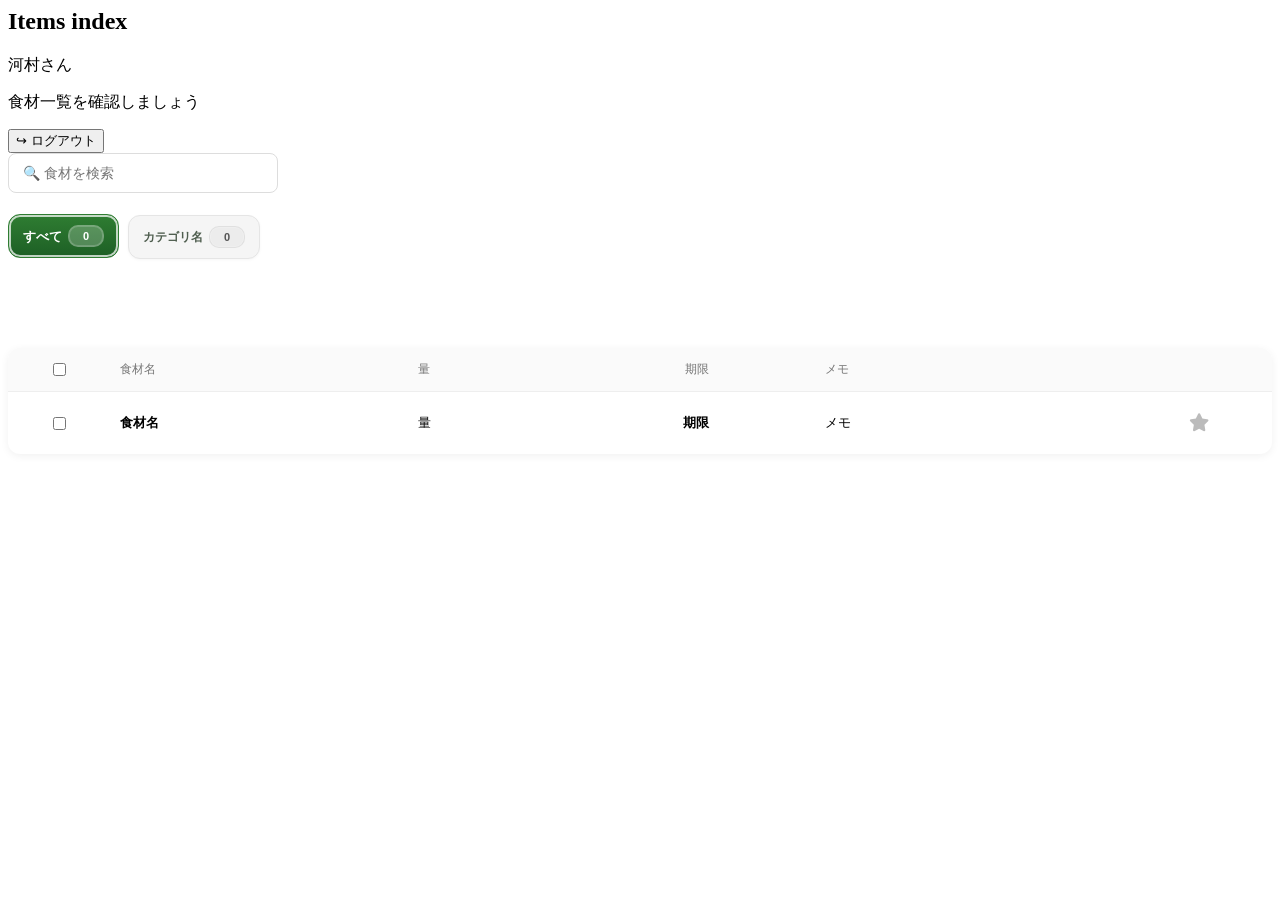
==== commit dcb8f975: "fix(ui): 食材一覧画面のテーブルとカテゴリタブの表示を整理" ====
--- a/src/main/resources/templates/index.html
+++ b/src/main/resources/templates/index.html
@@ -119,17 +119,15 @@
        }
 
        .category-tab.active {
-           background: var(--tab-active-bg, var(--tab-bg));
-           border-color: var(--tab-active-border, var(--tab-border));
-           box-shadow: inset 0 0 0 2px rgba(255, 255, 255, 0.75), 0 6px 16px rgba(0, 0, 0, 0.12);
+           box-shadow: inset 0 0 0 2px rgba(255, 255, 255, 0.72);
            transform: translateY(-1px);
-           color: var(--tab-active-text, #ffffff);
+           color: #ffffff;
        }
 
        .category-tab.active .badge {
-           background: var(--badge-active-bg, rgba(255, 255, 255, 0.22));
-           border-color: var(--badge-active-border, rgba(255, 255, 255, 0.2));
-           color: var(--badge-active-text, #ffffff);
+           background: rgba(255, 255, 255, 0.22);
+           border-color: rgba(255, 255, 255, 0.2);
+           color: #ffffff;
            box-shadow: inset 0 0 0 1px rgba(255, 255, 255, 0.18);
        }
 
@@ -144,6 +142,8 @@
        .category-tab.category-vegetable.active {
            background: linear-gradient(180deg, #2e7d32 0%, #236d2b 100%);
            border-color: #2e7d32;
+           box-shadow: inset 0 0 0 2px rgba(255, 255, 255, 0.72);
+           color: #ffffff;
        }
 
        .category-tab.category-meat {
@@ -157,6 +157,8 @@
        .category-tab.category-meat.active {
            background: linear-gradient(180deg, #d64d4d 0%, #b93b3b 100%);
            border-color: #d64d4d;
+           box-shadow: inset 0 0 0 2px rgba(255, 255, 255, 0.72);
+           color: #ffffff;
        }
 
        .category-tab.category-fish {
@@ -170,6 +172,8 @@
        .category-tab.category-fish.active {
            background: linear-gradient(180deg, #3f7fc4 0%, #2d67a8 100%);
            border-color: #3f7fc4;
+           box-shadow: inset 0 0 0 2px rgba(255, 255, 255, 0.72);
+           color: #ffffff;
        }
 
        .category-tab.category-seasoning {
@@ -183,6 +187,8 @@
        .category-tab.category-seasoning.active {
            background: linear-gradient(180deg, #bb7a3a 0%, #9a6121 100%);
            border-color: #bb7a3a;
+           box-shadow: inset 0 0 0 2px rgba(255, 255, 255, 0.72);
+           color: #ffffff;
        }
 
        .category-tab.category-leftover {
@@ -196,6 +202,8 @@
        .category-tab.category-leftover.active {
            background: linear-gradient(180deg, #7b5ab8 0%, #5a3d8e 100%);
            border-color: #7b5ab8;
+           box-shadow: inset 0 0 0 2px rgba(255, 255, 255, 0.72);
+           color: #ffffff;
        }
 
        .category-tab.category-drink {
@@ -209,6 +217,8 @@
        .category-tab.category-drink.active {
            background: linear-gradient(180deg, #4f8fc4 0%, #3b739f 100%);
            border-color: #4f8fc4;
+           box-shadow: inset 0 0 0 2px rgba(255, 255, 255, 0.72);
+           color: #ffffff;
        }
 
        .category-tab.category-preserved {
@@ -222,6 +232,8 @@
        .category-tab.category-preserved.active {
            background: linear-gradient(180deg, #dca92d 0%, #b78410 100%);
            border-color: #dca92d;
+           box-shadow: inset 0 0 0 2px rgba(255, 255, 255, 0.72);
+           color: #ffffff;
        }
 
        .category-tab.category-other {
@@ -235,6 +247,8 @@
        .category-tab.category-other.active {
            background: linear-gradient(180deg, #666666 0%, #4a4a4a 100%);
            border-color: #666666;
+           box-shadow: inset 0 0 0 2px rgba(255, 255, 255, 0.72);
+           color: #ffffff;
        }
 
        .category-tab.all-category {
@@ -250,7 +264,7 @@
        .category-tab.all-category.active {
            background: linear-gradient(180deg, #2f7d32 0%, #1d5f25 100%);
            border-color: #2f7d32;
-           box-shadow: inset 0 0 0 2px rgba(255, 255, 255, 0.75), 0 6px 16px rgba(47, 125, 50, 0.2);
+           box-shadow: inset 0 0 0 2px rgba(255, 255, 255, 0.72);
            color: #ffffff;
        }
 
@@ -357,6 +371,11 @@
             white-space: nowrap;
         }
 
+        .food-table th.col-favorite {
+            color: transparent;
+            font-size: 0;
+        }
+
         .food-table td {
             padding: 14px 10px;
             font-size: 13px;
@@ -498,7 +517,6 @@
             display: inline-flex;
             align-items: center;
             justify-content: center;
-            gap: 6px;
             min-width: 72px;
             width: 100%;
             max-width: 110px;
@@ -509,11 +527,7 @@
         }
 
         .expiration-date .expiration-icon {
-            flex: 0 0 12px;
-            width: 12px;
-            font-size: 12px;
-            line-height: 1;
-            text-align: center;
+            display: none;
         }
 
         .expiration-date > span:last-child {
@@ -527,7 +541,7 @@
         }
 
         .expiration-soon .expiration-icon {
-            color: #e08a00;
+            display: none;
         }
 
         .expiration-expired {
@@ -535,7 +549,7 @@
         }
 
         .expiration-expired .expiration-icon {
-            color: #d64545;
+            display: none;
         }
 
         /* =========================================
@@ -1161,19 +1175,14 @@
 
         element.classList.remove("expiration-soon", "expiration-expired");
 
-        let iconClass = "";
         if (diffDays < 0) {
             element.classList.add("expiration-expired");
-            iconClass = "fa-solid fa-circle-exclamation";
         } else if (diffDays <= 3) {
             element.classList.add("expiration-soon");
-            iconClass = "fa-solid fa-triangle-exclamation";
         }
 
         const formattedDate = formatShortExpirationDate(deadline);
-        element.innerHTML = iconClass
-            ? `<i class="expiration-icon ${iconClass}"></i><span>${formattedDate}</span>`
-            : `<i class="expiration-icon" aria-hidden="true" style="visibility:hidden;"></i><span>${formattedDate}</span>`;
+        element.innerHTML = `<span>${formattedDate}</span>`;
     }
 
     document.addEventListener("DOMContentLoaded", () => {
@@ -1816,4 +1825,4 @@
 
 </body>
 </html>
-```
+
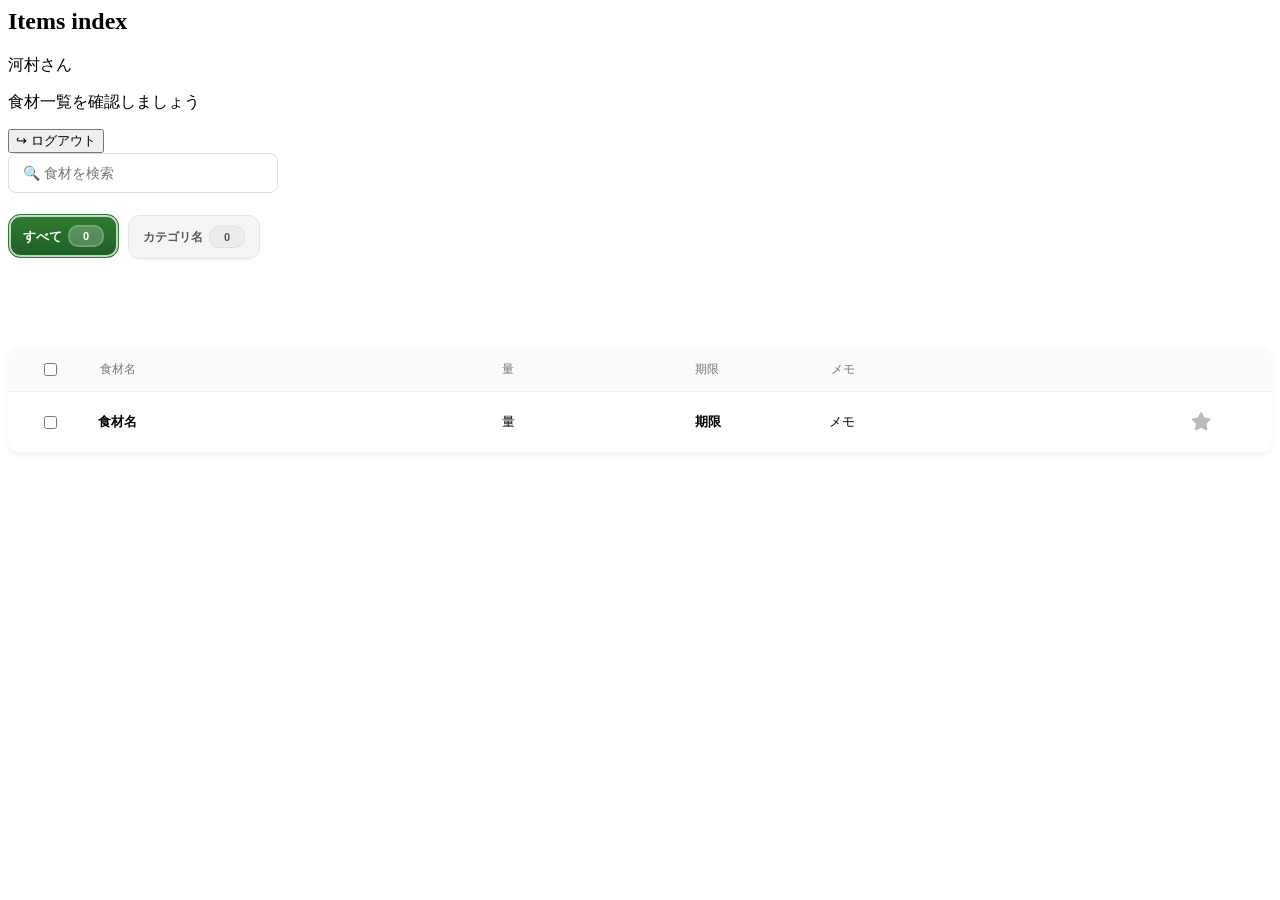
==== commit 3bebf594: "fix(ui): 食材一覧テーブルの表示バランスを調整" ====
--- a/src/main/resources/templates/index.html
+++ b/src/main/resources/templates/index.html
@@ -362,7 +362,7 @@
         }
 
         .food-table th {
-            padding: 13px 10px;
+            padding: 13px 8px;
             color: #777;
             font-size: 12px;
             font-weight: normal;
@@ -377,18 +377,24 @@
         }
 
         .food-table td {
-            padding: 14px 10px;
+            padding: 13px 6px;
             font-size: 13px;
             border-bottom: 1px solid #eee;
             vertical-align: middle;
             overflow: hidden;
             text-overflow: ellipsis;
             white-space: nowrap;
+            text-align: center;
         }
 
         .food-table td:nth-child(4) {
             padding-left: 8px;
             text-align: center;
+        }
+
+        .food-table td:nth-child(2),
+        .food-table td:nth-child(5) {
+            text-align: left;
         }
 
         .col-expiration {
@@ -429,7 +435,8 @@
         }
 
         .col-name {
-            width: 22%;
+            width: 25%;
+            text-align: left !important;
         }
 
         .col-category {
@@ -438,20 +445,25 @@
 
         .col-quantity {
             width: 12%;
+            text-align: center !important;
         }
 
         .col-expiration {
             width: 17%;
+            text-align: center !important;
         }
 
         .col-memo {
             width: 23%;
+            text-align: left !important;
         }
 
         .col-favorite {
             width: 10%;
             text-align: center !important;
             vertical-align: middle !important;
+            padding-left: 4px;
+            padding-right: 4px;
         }
 
         .col-check input[type="checkbox"] {
@@ -560,6 +572,7 @@
             overflow: hidden;
             text-overflow: ellipsis;
             white-space: nowrap;
+           line-height: 1.35;
         }
 
         /* =========================================
@@ -567,18 +580,19 @@
         ========================================= */
 
         .favorite-button {
-            width: 34px;
-            height: 34px;
-            display: inline-flex;
-            align-items: center;
-            justify-content: center;
-            border: none;
-            background: transparent;
-            border-radius: 50%;
-            cursor: pointer;
-            font-size: 18px;
-            color: #bbb;
-            transition: color 0.15s, background-color 0.15s, transform 0.15s;
+           width: 34px;
+           height: 34px;
+           display: inline-flex;
+           align-items: center;
+           justify-content: center;
+           border: none;
+           background: transparent;
+           border-radius: 50%;
+           cursor: pointer;
+           font-size: 18px;
+           color: #bbb;
+           transition: color 0.15s, background-color 0.15s, transform 0.15s;
+           margin: 0 auto;
         }
 
         .favorite-button:hover {
@@ -803,7 +817,7 @@
 
             .food-table th,
             .food-table td {
-                padding: 11px 5px;
+                padding: 10px 4px;
             }
 
             .food-table th {
@@ -815,31 +829,52 @@
             }
 
             .col-check {
-                width: 32px;
+                width: 30px;
             }
 
             .col-name {
-                width: 23%;
+                width: 28%;
             }
 
             .col-category {
-                width: 14%;
+                width: 12%;
             }
 
             .col-quantity {
+                width: 13%;
+            }
+
+            .col-expiration {
+                width: 18%;
+            }
+
+            .col-memo {
+                width: 20%;
+            }
+
+            .col-favorite {
                 width: 11%;
-            }
-
-            .col-expiration {
-                width: 17%;
-            }
-
-            .col-memo {
-                width: 23%;
-            }
-
-            .col-favorite {
-                width: 10%;
+                padding-left: 2px;
+                padding-right: 2px;
+            }
+
+            .food-name {
+                display: inline-block;
+                max-width: 100%;
+                line-height: 1.3;
+                white-space: normal;
+            }
+
+            .memo {
+                white-space: normal;
+                line-height: 1.35;
+                display: block;
+            }
+
+            .favorite-button {
+                width: 28px;
+                height: 28px;
+                font-size: 16px;
             }
 
             .selection-toolbar {
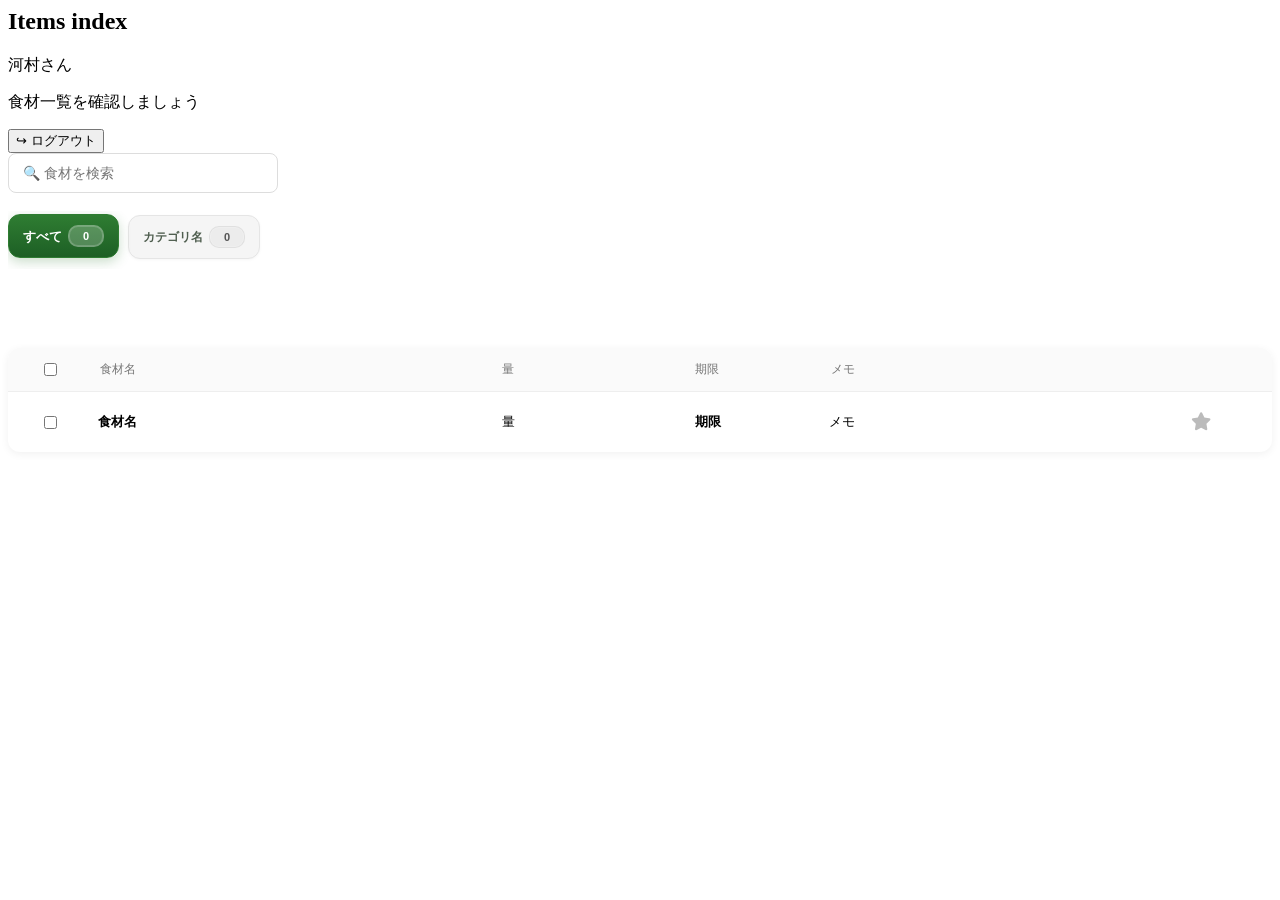
==== commit 8cad6ad3: "fix(ui): カテゴリータブのアクティブカラーを修正" ====
--- a/src/main/resources/templates/index.html
+++ b/src/main/resources/templates/index.html
@@ -119,15 +119,17 @@
        }
 
        .category-tab.active {
-           box-shadow: inset 0 0 0 2px rgba(255, 255, 255, 0.72);
+           background: var(--tab-active-bg, #2e7d32);
+           border-color: var(--tab-active-border, #2e7d32);
+           box-shadow: 0 4px 12px rgba(0, 0, 0, 0.15);
            transform: translateY(-1px);
-           color: #ffffff;
+           color: var(--tab-active-text, #ffffff);
        }
 
        .category-tab.active .badge {
-           background: rgba(255, 255, 255, 0.22);
+           background: var(--badge-active-bg, rgba(255, 255, 255, 0.22));
            border-color: rgba(255, 255, 255, 0.2);
-           color: #ffffff;
+           color: var(--badge-active-text, #ffffff);
            box-shadow: inset 0 0 0 1px rgba(255, 255, 255, 0.18);
        }
 
@@ -137,12 +139,14 @@
            --badge-bg: #d5efd9;
            --badge-border: rgba(64, 125, 77, 0.12);
            --badge-text: #3f8f4f;
+           --tab-active-bg: #2e7d32;
+           --tab-active-border: #2e7d32;
        }
 
        .category-tab.category-vegetable.active {
            background: linear-gradient(180deg, #2e7d32 0%, #236d2b 100%);
            border-color: #2e7d32;
-           box-shadow: inset 0 0 0 2px rgba(255, 255, 255, 0.72);
+           box-shadow: 0 4px 12px rgba(46, 125, 50, 0.25);
            color: #ffffff;
        }
 
@@ -152,12 +156,14 @@
            --badge-bg: #f5d5d5;
            --badge-border: rgba(185, 88, 88, 0.12);
            --badge-text: #b74f4f;
+           --tab-active-bg: #d64d4d;
+           --tab-active-border: #d64d4d;
        }
 
        .category-tab.category-meat.active {
            background: linear-gradient(180deg, #d64d4d 0%, #b93b3b 100%);
            border-color: #d64d4d;
-           box-shadow: inset 0 0 0 2px rgba(255, 255, 255, 0.72);
+           box-shadow: 0 4px 12px rgba(214, 77, 77, 0.25);
            color: #ffffff;
        }
 
@@ -167,12 +173,14 @@
            --badge-bg: #d6e8ff;
            --badge-border: rgba(43, 102, 194, 0.15);
            --badge-text: #3f7fc4;
+           --tab-active-bg: #3f7fc4;
+           --tab-active-border: #3f7fc4;
        }
 
        .category-tab.category-fish.active {
            background: linear-gradient(180deg, #3f7fc4 0%, #2d67a8 100%);
            border-color: #3f7fc4;
-           box-shadow: inset 0 0 0 2px rgba(255, 255, 255, 0.72);
+           box-shadow: 0 4px 12px rgba(63, 127, 196, 0.25);
            color: #ffffff;
        }
 
@@ -182,12 +190,14 @@
            --badge-bg: #f0d9c1;
            --badge-border: rgba(152, 103, 52, 0.12);
            --badge-text: #875627;
+           --tab-active-bg: #bb7a3a;
+           --tab-active-border: #bb7a3a;
        }
 
        .category-tab.category-seasoning.active {
            background: linear-gradient(180deg, #bb7a3a 0%, #9a6121 100%);
            border-color: #bb7a3a;
-           box-shadow: inset 0 0 0 2px rgba(255, 255, 255, 0.72);
+           box-shadow: 0 4px 12px rgba(187, 122, 58, 0.25);
            color: #ffffff;
        }
 
@@ -197,12 +207,14 @@
            --badge-bg: #e7d7ff;
            --badge-border: rgba(123, 90, 186, 0.12);
            --badge-text: #7654a9;
+           --tab-active-bg: #7b5ab8;
+           --tab-active-border: #7b5ab8;
        }
 
        .category-tab.category-leftover.active {
            background: linear-gradient(180deg, #7b5ab8 0%, #5a3d8e 100%);
            border-color: #7b5ab8;
-           box-shadow: inset 0 0 0 2px rgba(255, 255, 255, 0.72);
+           box-shadow: 0 4px 12px rgba(123, 90, 184, 0.25);
            color: #ffffff;
        }
 
@@ -212,12 +224,14 @@
            --badge-bg: #d7edf9;
            --badge-border: rgba(52, 110, 170, 0.12);
            --badge-text: #4c7ca8;
+           --tab-active-bg: #4f8fc4;
+           --tab-active-border: #4f8fc4;
        }
 
        .category-tab.category-drink.active {
            background: linear-gradient(180deg, #4f8fc4 0%, #3b739f 100%);
            border-color: #4f8fc4;
-           box-shadow: inset 0 0 0 2px rgba(255, 255, 255, 0.72);
+           box-shadow: 0 4px 12px rgba(79, 143, 196, 0.25);
            color: #ffffff;
        }
 
@@ -227,12 +241,14 @@
            --badge-bg: #f5e2a0;
            --badge-border: rgba(166, 122, 26, 0.12);
            --badge-text: #9a6e1e;
+           --tab-active-bg: #dca92d;
+           --tab-active-border: #dca92d;
        }
 
        .category-tab.category-preserved.active {
            background: linear-gradient(180deg, #dca92d 0%, #b78410 100%);
            border-color: #dca92d;
-           box-shadow: inset 0 0 0 2px rgba(255, 255, 255, 0.72);
+           box-shadow: 0 4px 12px rgba(220, 169, 45, 0.25);
            color: #ffffff;
        }
 
@@ -242,12 +258,14 @@
            --badge-bg: #e3e3e3;
            --badge-border: rgba(86, 86, 86, 0.12);
            --badge-text: #5d5d5d;
+           --tab-active-bg: #666666;
+           --tab-active-border: #666666;
        }
 
        .category-tab.category-other.active {
            background: linear-gradient(180deg, #666666 0%, #4a4a4a 100%);
            border-color: #666666;
-           box-shadow: inset 0 0 0 2px rgba(255, 255, 255, 0.72);
+           box-shadow: 0 4px 12px rgba(102, 102, 102, 0.25);
            color: #ffffff;
        }
 
@@ -257,6 +275,8 @@
            --badge-bg: #eaeaea;
            --badge-border: rgba(0, 0, 0, 0.05);
            --badge-text: #555555;
+           --tab-active-bg: #2f7d32;
+           --tab-active-border: #2f7d32;
            font-size: 13px;
            color: #555;
        }
@@ -264,7 +284,7 @@
        .category-tab.all-category.active {
            background: linear-gradient(180deg, #2f7d32 0%, #1d5f25 100%);
            border-color: #2f7d32;
-           box-shadow: inset 0 0 0 2px rgba(255, 255, 255, 0.72);
+           box-shadow: 0 4px 12px rgba(47, 125, 50, 0.25);
            color: #ffffff;
        }
 
@@ -961,6 +981,7 @@
         <button type="button"
                 th:each="cat : ${categories}"
                 class="category-tab"
+                th:classappend="${cat.name == '野菜'} ? 'category-vegetable' : (${cat.name == '肉'} ? 'category-meat' : (${cat.name == '魚'} ? 'category-fish' : (${cat.name == '調味料'} ? 'category-seasoning' : (${cat.name == '残り物'} ? 'category-leftover' : (${cat.name == '飲み物'} ? 'category-drink' : (${cat.name == '保存食'} ? 'category-preserved' : 'category-other'))))))"
                 th:attr="data-category=${cat.id},data-category-name=${cat.name}">
             <span th:text="${cat.name}">カテゴリ名</span>
             <span class="badge" th:text="${categoryCounts[cat.id] != null ? categoryCounts[cat.id] : 0}">0</span>
@@ -1327,8 +1348,24 @@
         "その他": { tabBg: '#f1f1f1', border: '#d9d9d9', badgeBg: '#e3e3e3', badgeText: '#5d5d5d', activeBg: '#666666', activeBorder: '#666666', activeText: '#ffffff', activeBadgeBg: 'rgba(255,255,255,0.22)', activeBadgeText: '#ffffff' }
     };
 
+    const categoryClassMap = {
+        "野菜": "category-vegetable",
+        "肉": "category-meat",
+        "魚": "category-fish",
+        "調味料": "category-seasoning",
+        "残り物": "category-leftover",
+        "飲み物": "category-drink",
+        "保存食": "category-preserved",
+        "その他": "category-other"
+    };
+
     function applyCategoryTabColor(tab) {
         const categoryName = tab.dataset.categoryName || tab.textContent.trim();
+        const className = categoryClassMap[categoryName];
+        if (className && !tab.classList.contains(className)) {
+            tab.classList.add(className);
+        }
+
         const palette = categoryColorMap[categoryName];
 
         if (!palette) {
